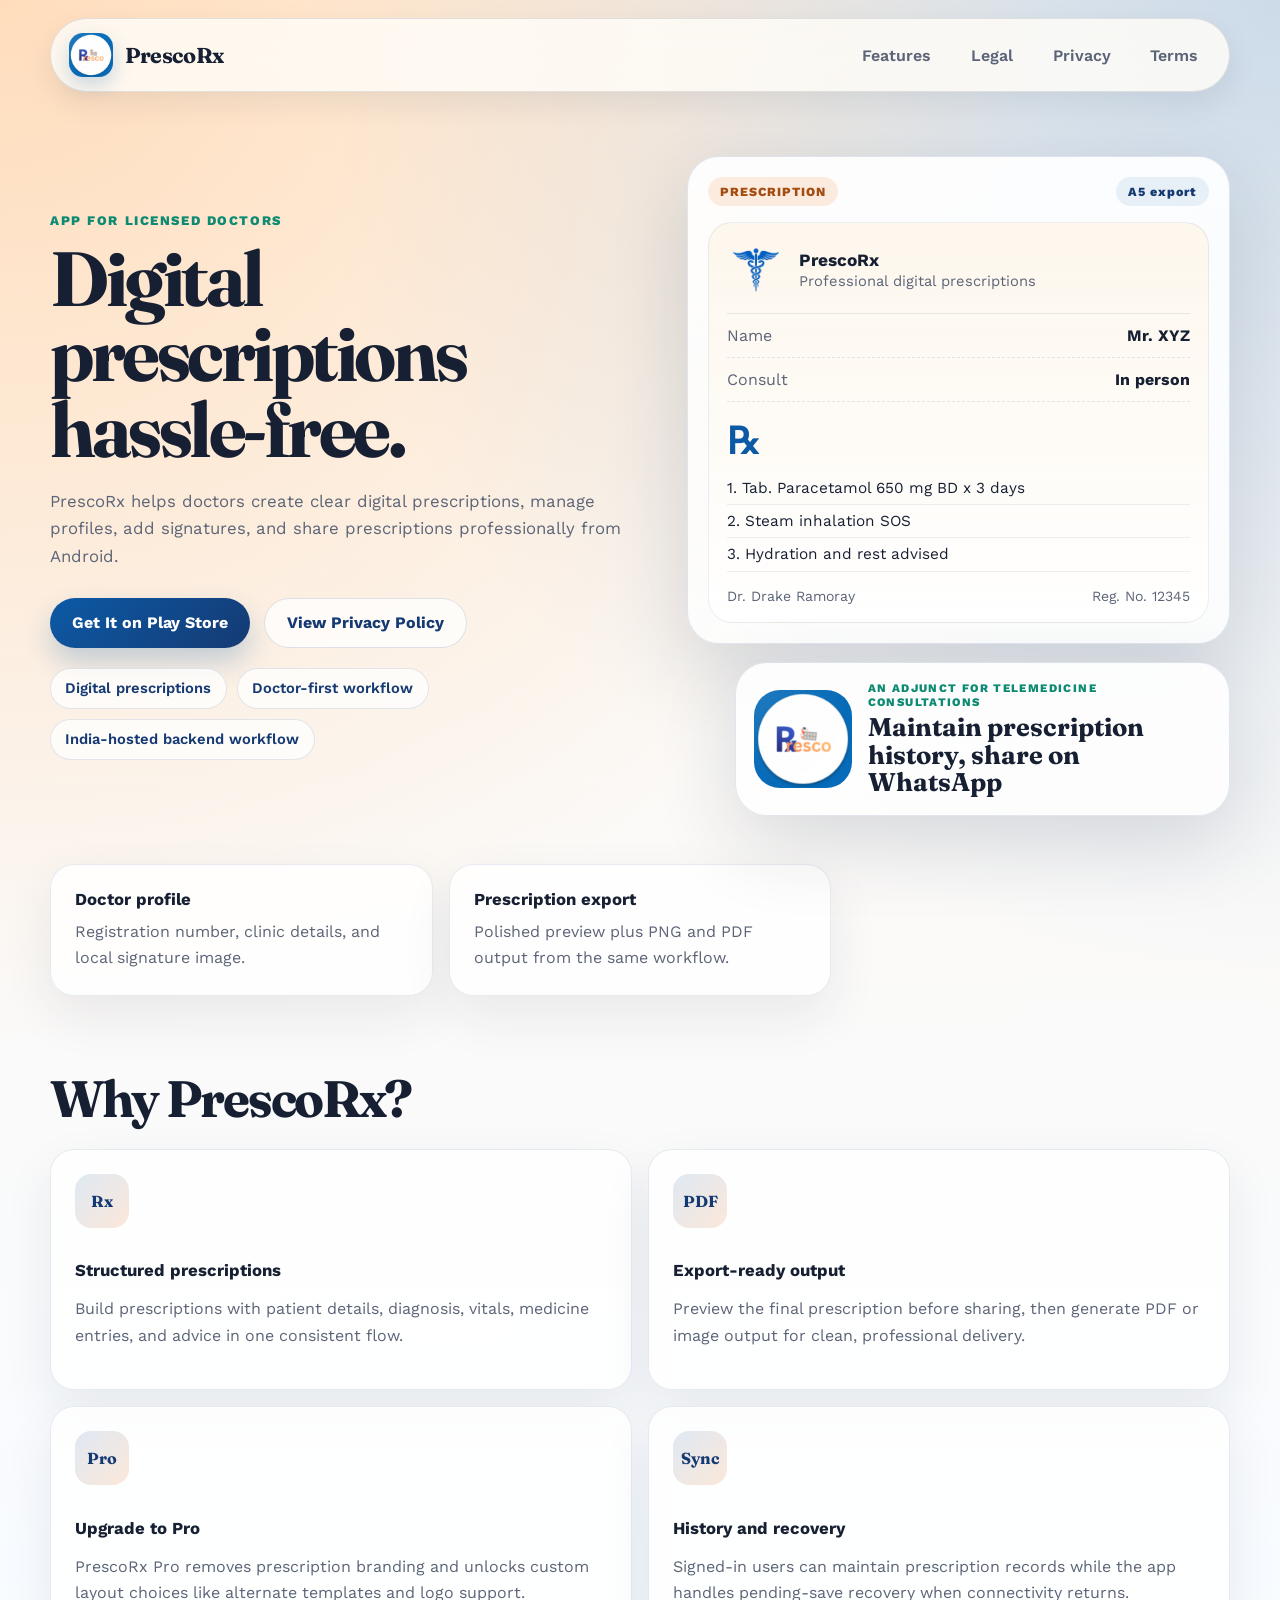
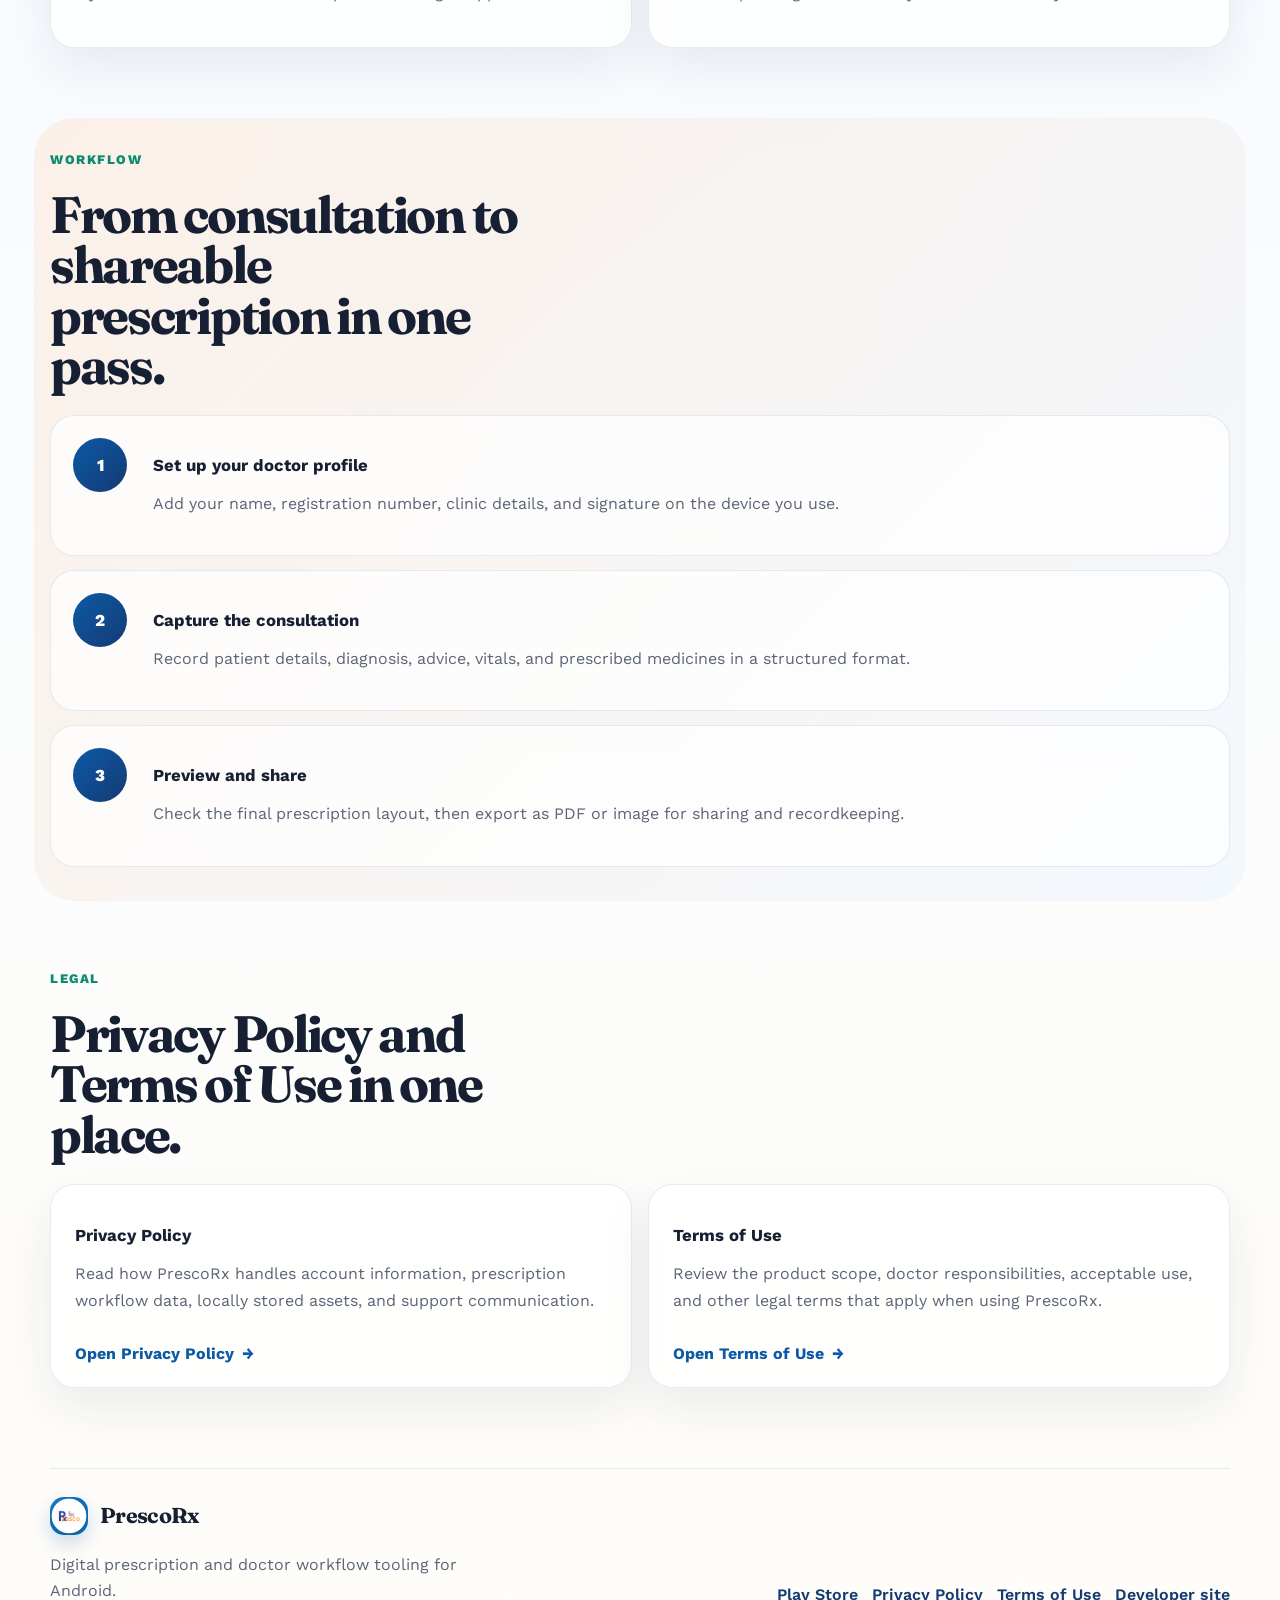
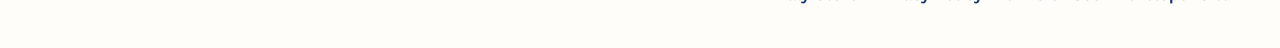
==== index.html @ b142d764 "PrescoRx Website : Initial Commit Co-authored-by: Copilot <copilot@github.com>" ====
<!DOCTYPE html>
<html lang="en">
<head>
  <meta charset="UTF-8">
  <meta name="viewport" content="width=device-width, initial-scale=1.0">
  <title>PrescoRx | Digital Prescriptions for Doctors</title>
  <meta
    name="description"
    content="PrescoRx helps doctors create clear digital prescriptions, manage profiles, add signatures, and share prescriptions professionally from Android."
  >
  <link rel="icon" type="image/png" href="assets/app-icon.png">
  <link rel="preconnect" href="https://fonts.googleapis.com">
  <link rel="preconnect" href="https://fonts.gstatic.com" crossorigin>
  <link
    href="https://fonts.googleapis.com/css2?family=Fraunces:opsz,wght@9..144,600;9..144,700&family=Work+Sans:wght@400;500;600;700;800&display=swap"
    rel="stylesheet"
  >
  <link rel="stylesheet" href="style.css">
</head>
<body class="site-home">
  <div class="page-shell">
    <header class="site-header">
      <a class="brand" href="index.html" aria-label="PrescoRx home">
        <img class="brand__icon" src="assets/app-icon.png" alt="PrescoRx app icon">
        <span class="brand__name">PrescoRx</span>
      </a>
      <nav class="site-nav" aria-label="Primary">
        <a href="#features">Features</a>
        <a href="#legal">Legal</a>
        <a href="privacy.html">Privacy</a>
        <a href="terms.html">Terms</a>
      </nav>
    </header>

    <main>
      <section class="hero">
        <div class="hero__copy">
          <p class="eyebrow">App for licensed doctors</p>
          <h1>Digital prescriptions hassle-free.</h1>
          <p class="hero__lede">
            PrescoRx helps doctors create clear digital prescriptions, manage profiles, add signatures, and share prescriptions professionally from Android.
          </p>
          <div class="hero__actions">
            <a
              class="button button--primary"
              href="https://play.google.com/store/apps/details?id=com.schr_0dinger.presco"
              target="_blank"
              rel="noreferrer"
            >Get It on Play Store</a>
            <a class="button button--secondary" href="privacy.html">View Privacy Policy</a>
          </div>
          <ul class="hero__meta" aria-label="Highlights">
            <li>Digital prescriptions</li>
            <li>Doctor-first workflow</li>
            <li>India-hosted backend workflow</li>
          </ul>
        </div>

        <div class="hero__art">
          <div class="hero-card hero-card--device">
            <div class="hero-card__topline">
              <span class="status-pill">PRESCRIPTION</span>
              <span class="status-pill status-pill--muted">A5 export</span>
            </div>
            <div class="mock-sheet">
              <div class="mock-sheet__header">
                <img src="assets/cad.png" alt="Medical caduceus symbol">
                <div>
                  <strong>PrescoRx</strong>
                  <span>Professional digital prescriptions</span>
                </div>
              </div>
              <div class="mock-sheet__row">
                <span>Name</span>
                <strong>Mr. XYZ</strong>
              </div>
              <div class="mock-sheet__row">
                <span>Consult</span>
                <strong>In person</strong>
              </div>
              <div class="mock-rx">℞</div>
              <ul class="mock-meds">
                <li>1. Tab. Paracetamol 650 mg BD x 3 days</li>
                <li>2. Steam inhalation SOS</li>
                <li>3. Hydration and rest advised</li>
              </ul>
              <div class="mock-footer">
                <span>Dr. Drake Ramoray</span>
                <span>Reg. No. 12345</span>
              </div>
            </div>
          </div>

          <div class="hero-card hero-card--floating">
            <img src="assets/app-art.png" alt="PrescoRx artwork">
            <div>
              <p class="eyebrow eyebrow--small">An Adjunct for telemedicine Consultations</p>
              <h2>Maintain prescription history, share on WhatsApp</h2>
            </div>
          </div>
        </div>
      </section>

      <section class="stats-strip" aria-label="Product summary">
        <article>
          <strong>Doctor profile</strong>
          <span>Registration number, clinic details, and local signature image.</span>
        </article>
        <article>
          <strong>Prescription export</strong>
          <span>Polished preview plus PNG and PDF output from the same workflow.</span>
        </article>
      </section>

      <section class="section" id="features">
        <div class="section-heading">
          <h2>Why PrescoRx?</h2>
        </div>
        <div class="feature-grid">
          <article class="feature-card">
            <span class="feature-card__icon">Rx</span>
            <h3>Structured prescriptions</h3>
            <p>
              Build prescriptions with patient details, diagnosis, vitals, medicine
              entries, and advice in one consistent flow.
            </p>
          </article>
          <article class="feature-card">
            <span class="feature-card__icon">PDF</span>
            <h3>Export-ready output</h3>
            <p>
              Preview the final prescription before sharing, then generate PDF or
              image output for clean, professional delivery.
            </p>
          </article>
          <article class="feature-card">
            <span class="feature-card__icon">Pro</span>
            <h3>Upgrade to Pro</h3>
            <p>
              PrescoRx Pro removes prescription branding and unlocks custom layout
              choices like alternate templates and logo support.
            </p>
          </article>
          <article class="feature-card">
            <span class="feature-card__icon">Sync</span>
            <h3>History and recovery</h3>
            <p>
              Signed-in users can maintain prescription records while the app
              handles pending-save recovery when connectivity returns.
            </p>
          </article>
        </div>
      </section>

      <section class="section section--alt">
        <div class="section-heading">
          <p class="eyebrow">Workflow</p>
          <h2>From consultation to shareable prescription in one pass.</h2>
        </div>
        <div class="timeline">
          <article class="timeline__item">
            <span>1</span>
            <div>
              <h3>Set up your doctor profile</h3>
              <p>Add your name, registration number, clinic details, and signature on the device you use.</p>
            </div>
          </article>
          <article class="timeline__item">
            <span>2</span>
            <div>
              <h3>Capture the consultation</h3>
              <p>Record patient details, diagnosis, advice, vitals, and prescribed medicines in a structured format.</p>
            </div>
          </article>
          <article class="timeline__item">
            <span>3</span>
            <div>
              <h3>Preview and share</h3>
              <p>Check the final prescription layout, then export as PDF or image for sharing and recordkeeping.</p>
            </div>
          </article>
        </div>
      </section>

      <section class="section" id="legal">
        <div class="section-heading">
          <p class="eyebrow">Legal</p>
          <h2>Privacy Policy and Terms of Use in one place.</h2>
        </div>
        <div class="trust-grid">
          <article class="trust-card">
            <h3>Privacy Policy</h3>
            <p>
              Read how PrescoRx handles account information, prescription workflow
              data, locally stored assets, and support communication.
            </p>
            <a class="text-link" href="privacy.html">Open Privacy Policy</a>
          </article>
          <article class="trust-card">
            <h3>Terms of Use</h3>
            <p>
              Review the product scope, doctor responsibilities, acceptable use,
              and other legal terms that apply when using PrescoRx.
            </p>
            <a class="text-link" href="terms.html">Open Terms of Use</a>
          </article>
        </div>
      </section>
    </main>

    <footer class="site-footer">
      <div>
        <a class="brand brand--footer" href="index.html">
          <img class="brand__icon" src="assets/app-icon.png" alt="PrescoRx app icon">
          <span class="brand__name">PrescoRx</span>
        </a>
        <p class="site-footer__note">
          Digital prescription and doctor workflow tooling for Android.
        </p>
      </div>
      <div class="site-footer__links">
        <a href="https://play.google.com/store/apps/details?id=com.schr_0dinger.presco" target="_blank" rel="noreferrer">Play Store</a>
        <a href="privacy.html">Privacy Policy</a>
        <a href="terms.html">Terms of Use</a>
        <a href="https://schr-0dinger.github.io/" target="_blank" rel="noreferrer">Developer site</a>
      </div>
    </footer>
  </div>
</body>
</html>
---- style.css ----
:root {
  --ink: #172033;
  --muted: #5c6477;
  --line: rgba(30, 42, 73, 0.12);
  --paper: #fffdf8;
  --paper-strong: #fff7ea;
  --surface: rgba(255, 255, 255, 0.82);
  --surface-strong: #ffffff;
  --brand: #0c5aa6;
  --brand-deep: #153a73;
  --accent: #f07e2e;
  --accent-soft: #ffd6b3;
  --good: #0d8a72;
  --shadow: 0 28px 80px rgba(24, 37, 66, 0.14);
  --radius-xl: 32px;
  --radius-lg: 24px;
  --radius-md: 18px;
  --font-display: "Fraunces", Georgia, serif;
  --font-body: "Work Sans", "Trebuchet MS", sans-serif;
}

* {
  box-sizing: border-box;
}

html {
  scroll-behavior: smooth;
}

body {
  margin: 0;
  color: var(--ink);
  font-family: var(--font-body);
  background:
    radial-gradient(circle at top left, rgba(255, 188, 126, 0.45), transparent 30%),
    radial-gradient(circle at top right, rgba(74, 143, 217, 0.28), transparent 28%),
    linear-gradient(180deg, #fff8ef 0%, #f8fbff 48%, #fffdf9 100%);
}

img {
  max-width: 100%;
  display: block;
}

a {
  color: inherit;
  text-decoration: none;
}

code {
  font-family: "SFMono-Regular", Consolas, monospace;
  background: rgba(12, 90, 166, 0.08);
  padding: 0.1rem 0.35rem;
  border-radius: 999px;
}

.page-shell {
  width: min(1180px, calc(100% - 32px));
  margin: 0 auto;
}

.site-header {
  position: sticky;
  top: 0;
  z-index: 20;
  margin-top: 18px;
  padding: 14px 18px;
  display: flex;
  align-items: center;
  justify-content: space-between;
  gap: 16px;
  border: 1px solid var(--line);
  border-radius: 999px;
  background: rgba(255, 253, 248, 0.82);
  backdrop-filter: blur(18px);
  box-shadow: 0 12px 30px rgba(16, 29, 54, 0.08);
}

.brand {
  display: inline-flex;
  align-items: center;
  gap: 12px;
  min-width: 0;
}

.brand__icon {
  width: 44px;
  height: 44px;
  border-radius: 14px;
  box-shadow: 0 8px 20px rgba(12, 90, 166, 0.22);
}

.brand__name {
  font-family: var(--font-display);
  font-size: 1.35rem;
  font-weight: 700;
  letter-spacing: -0.03em;
}

.site-nav {
  display: flex;
  flex-wrap: wrap;
  gap: 14px;
  justify-content: flex-end;
}

.site-nav a {
  padding: 0.55rem 0.8rem;
  border-radius: 999px;
  color: var(--muted);
  font-weight: 600;
}

.site-nav a:hover,
.site-nav a[aria-current="page"] {
  color: var(--brand-deep);
  background: rgba(12, 90, 166, 0.08);
}

.hero {
  padding: 64px 0 36px;
  display: grid;
  grid-template-columns: 1.05fr 0.95fr;
  gap: 36px;
  align-items: center;
}

.hero__copy h1,
.section-heading h2,
.legal-hero h1 {
  margin: 0;
  font-family: var(--font-display);
  line-height: 0.98;
  letter-spacing: -0.045em;
}

.hero__copy h1 {
  max-width: 11ch;
  font-size: clamp(3rem, 6vw, 5.6rem);
}

.hero__lede,
.site-footer__note,
.legal-card p,
.trust-card p,
.feature-card p,
.timeline__item p,
.stats-strip article span {
  color: var(--muted);
  line-height: 1.65;
}

.hero__lede {
  max-width: 58ch;
  margin: 1.3rem 0 0;
  font-size: 1.05rem;
}

.hero__actions {
  display: flex;
  flex-wrap: wrap;
  gap: 14px;
  margin-top: 1.7rem;
}

.button,
.text-link {
  transition: transform 180ms ease, box-shadow 180ms ease, background 180ms ease;
}

.button {
  display: inline-flex;
  align-items: center;
  justify-content: center;
  min-height: 50px;
  padding: 0 22px;
  border-radius: 999px;
  font-weight: 700;
}

.button:hover,
.text-link:hover {
  transform: translateY(-1px);
}

.button--primary {
  color: #fff;
  background: linear-gradient(135deg, var(--brand) 0%, var(--brand-deep) 100%);
  box-shadow: 0 14px 28px rgba(12, 90, 166, 0.24);
}

.button--secondary {
  color: var(--brand-deep);
  border: 1px solid rgba(21, 58, 115, 0.14);
  background: rgba(255, 255, 255, 0.74);
}

.hero__meta {
  display: flex;
  flex-wrap: wrap;
  gap: 10px;
  list-style: none;
  padding: 0;
  margin: 1.25rem 0 0;
}

.hero__meta li {
  padding: 0.65rem 0.9rem;
  border-radius: 999px;
  border: 1px solid rgba(21, 58, 115, 0.12);
  background: rgba(255, 255, 255, 0.74);
  color: var(--brand-deep);
  font-size: 0.92rem;
  font-weight: 600;
}

.hero__art {
  position: relative;
  display: grid;
  gap: 18px;
}

.hero-card {
  border: 1px solid rgba(21, 58, 115, 0.12);
  border-radius: var(--radius-xl);
  background: linear-gradient(180deg, rgba(255, 255, 255, 0.92), rgba(255, 255, 255, 0.78));
  box-shadow: var(--shadow);
}

.hero-card--device {
  padding: 20px;
}

.hero-card__topline {
  display: flex;
  justify-content: space-between;
  gap: 10px;
  margin-bottom: 16px;
}

.status-pill {
  display: inline-flex;
  align-items: center;
  padding: 0.45rem 0.75rem;
  border-radius: 999px;
  background: rgba(240, 126, 46, 0.14);
  color: #a54c10;
  font-size: 0.78rem;
  font-weight: 800;
  letter-spacing: 0.08em;
}

.status-pill--muted {
  background: rgba(12, 90, 166, 0.08);
  color: var(--brand-deep);
}

.mock-sheet {
  padding: 18px;
  border-radius: 24px;
  background:
    linear-gradient(180deg, rgba(253, 246, 235, 0.92), rgba(255, 255, 255, 0.96)),
    var(--surface-strong);
  border: 1px solid rgba(21, 58, 115, 0.08);
}

.mock-sheet__header {
  display: flex;
  align-items: center;
  gap: 14px;
  padding-bottom: 14px;
  border-bottom: 1px solid rgba(21, 58, 115, 0.1);
}

.mock-sheet__header img {
  width: 58px;
  object-fit: contain;
}

.mock-sheet__header strong {
  display: block;
  font-size: 1.08rem;
}

.mock-sheet__header span {
  display: block;
  margin-top: 2px;
  color: var(--muted);
  font-size: 0.92rem;
}

.mock-sheet__row {
  display: flex;
  align-items: center;
  justify-content: space-between;
  gap: 18px;
  padding: 12px 0;
  border-bottom: 1px dashed rgba(21, 58, 115, 0.12);
}

.mock-sheet__row span {
  color: var(--muted);
}

.mock-rx {
  margin-top: 16px;
  color: var(--brand);
  font-family: var(--font-display);
  font-size: 2.3rem;
  font-weight: 700;
}

.mock-meds {
  list-style: none;
  padding: 0;
  margin: 8px 0 0;
}

.mock-meds li {
  padding: 0.45rem 0;
  font-size: 0.96rem;
  border-bottom: 1px solid rgba(21, 58, 115, 0.08);
}

.mock-footer {
  display: flex;
  justify-content: space-between;
  gap: 18px;
  margin-top: 16px;
  color: var(--muted);
  font-size: 0.88rem;
}

.hero-card--floating {
  padding: 18px;
  display: grid;
  grid-template-columns: 98px 1fr;
  gap: 16px;
  align-items: center;
  margin-left: 48px;
}

.hero-card--floating img {
  width: 98px;
  border-radius: 26px;
}

.hero-card--floating h2 {
  margin: 0.35rem 0 0;
  font-family: var(--font-display);
  font-size: clamp(1.4rem, 2vw, 2rem);
  line-height: 1.08;
}

.eyebrow {
  margin: 0 0 0.85rem;
  color: var(--good);
  font-size: 0.82rem;
  font-weight: 800;
  letter-spacing: 0.12em;
  text-transform: uppercase;
}

.eyebrow--small {
  margin-bottom: 0;
  font-size: 0.72rem;
}

.stats-strip,
.feature-grid,
.trust-grid {
  display: grid;
  gap: 16px;
}

.stats-strip {
  grid-template-columns: repeat(3, minmax(0, 1fr));
  margin: 12px 0 26px;
}

.stats-strip article,
.feature-card,
.trust-card,
.legal-card {
  padding: 24px;
  border: 1px solid rgba(21, 58, 115, 0.1);
  border-radius: var(--radius-lg);
  background: var(--surface);
  box-shadow: 0 20px 50px rgba(21, 36, 61, 0.08);
}

.stats-strip article strong,
.feature-card h3,
.trust-card h3,
.timeline__item h3,
.legal-card h2 {
  display: block;
  margin-bottom: 0.6rem;
  font-size: 1.05rem;
}

.section {
  padding: 52px 0;
}

.section--alt {
  position: relative;
}

.section--alt::before {
  content: "";
  position: absolute;
  inset: 18px -16px;
  border-radius: 40px;
  background: linear-gradient(135deg, rgba(255, 220, 191, 0.35), rgba(236, 245, 255, 0.56));
  z-index: -1;
}

.section-heading {
  display: grid;
  gap: 10px;
  margin-bottom: 24px;
}

.section-heading h2 {
  max-width: 14ch;
  font-size: clamp(2rem, 4vw, 3.4rem);
}

.feature-grid {
  grid-template-columns: repeat(2, minmax(0, 1fr));
}

.feature-card__icon {
  display: inline-flex;
  align-items: center;
  justify-content: center;
  width: 54px;
  height: 54px;
  margin-bottom: 1rem;
  border-radius: 16px;
  background: linear-gradient(135deg, rgba(12, 90, 166, 0.13), rgba(240, 126, 46, 0.18));
  color: var(--brand-deep);
  font-family: var(--font-display);
  font-size: 1rem;
  font-weight: 700;
}

.timeline {
  display: grid;
  gap: 14px;
}

.timeline__item {
  display: grid;
  grid-template-columns: 64px 1fr;
  gap: 16px;
  padding: 22px;
  border: 1px solid rgba(21, 58, 115, 0.1);
  border-radius: var(--radius-lg);
  background: rgba(255, 255, 255, 0.75);
}

.timeline__item span {
  width: 54px;
  height: 54px;
  display: inline-flex;
  align-items: center;
  justify-content: center;
  border-radius: 50%;
  background: linear-gradient(135deg, var(--brand), var(--brand-deep));
  color: #fff;
  font-weight: 800;
  font-size: 1.05rem;
}

.trust-grid {
  grid-template-columns: repeat(2, minmax(0, 1fr));
}

.text-link {
  display: inline-flex;
  align-items: center;
  gap: 8px;
  margin-top: 0.85rem;
  color: var(--brand);
  font-weight: 700;
}

.text-link::after {
  content: "→";
}

.site-footer {
  margin: 28px 0 36px;
  padding: 28px 0 8px;
  display: flex;
  align-items: flex-end;
  justify-content: space-between;
  gap: 18px;
  border-top: 1px solid rgba(21, 58, 115, 0.1);
}

.brand--footer .brand__icon {
  width: 38px;
  height: 38px;
}

.site-footer__note {
  max-width: 42ch;
  margin: 0.8rem 0 0;
}

.site-footer__links {
  display: flex;
  flex-wrap: wrap;
  gap: 14px;
  justify-content: flex-end;
}

.site-footer__links a {
  color: var(--brand-deep);
  font-weight: 600;
}

.legal-page {
  padding: 48px 0 24px;
}

.legal-hero {
  padding: 20px 0 26px;
}

.legal-hero h1 {
  font-size: clamp(2.4rem, 5vw, 4.6rem);
}

.legal-updated {
  margin: 0.9rem 0 0;
  color: var(--muted);
  font-weight: 600;
}

.legal-card-list {
  display: grid;
  gap: 16px;
}

.legal-card--notice {
  background: linear-gradient(135deg, rgba(255, 233, 210, 0.85), rgba(255, 247, 235, 0.96));
}

@media (max-width: 980px) {
  .hero,
  .stats-strip,
  .feature-grid,
  .trust-grid {
    grid-template-columns: 1fr;
  }

  .hero-card--floating {
    margin-left: 0;
    grid-template-columns: 80px 1fr;
  }

  .section-heading h2,
  .hero__copy h1 {
    max-width: none;
  }
}

@media (max-width: 720px) {
  .page-shell {
    width: min(100% - 20px, 1180px);
  }

  .site-header,
  .site-footer {
    border-radius: 26px;
    flex-direction: column;
    align-items: flex-start;
  }

  .site-nav,
  .site-footer__links {
    justify-content: flex-start;
  }

  .hero {
    padding-top: 34px;
  }

  .hero-card--floating {
    grid-template-columns: 1fr;
  }

  .hero-card--floating img {
    width: 88px;
  }

  .mock-footer,
  .mock-sheet__row {
    flex-direction: column;
    align-items: flex-start;
  }

  .timeline__item {
    grid-template-columns: 1fr;
  }
}
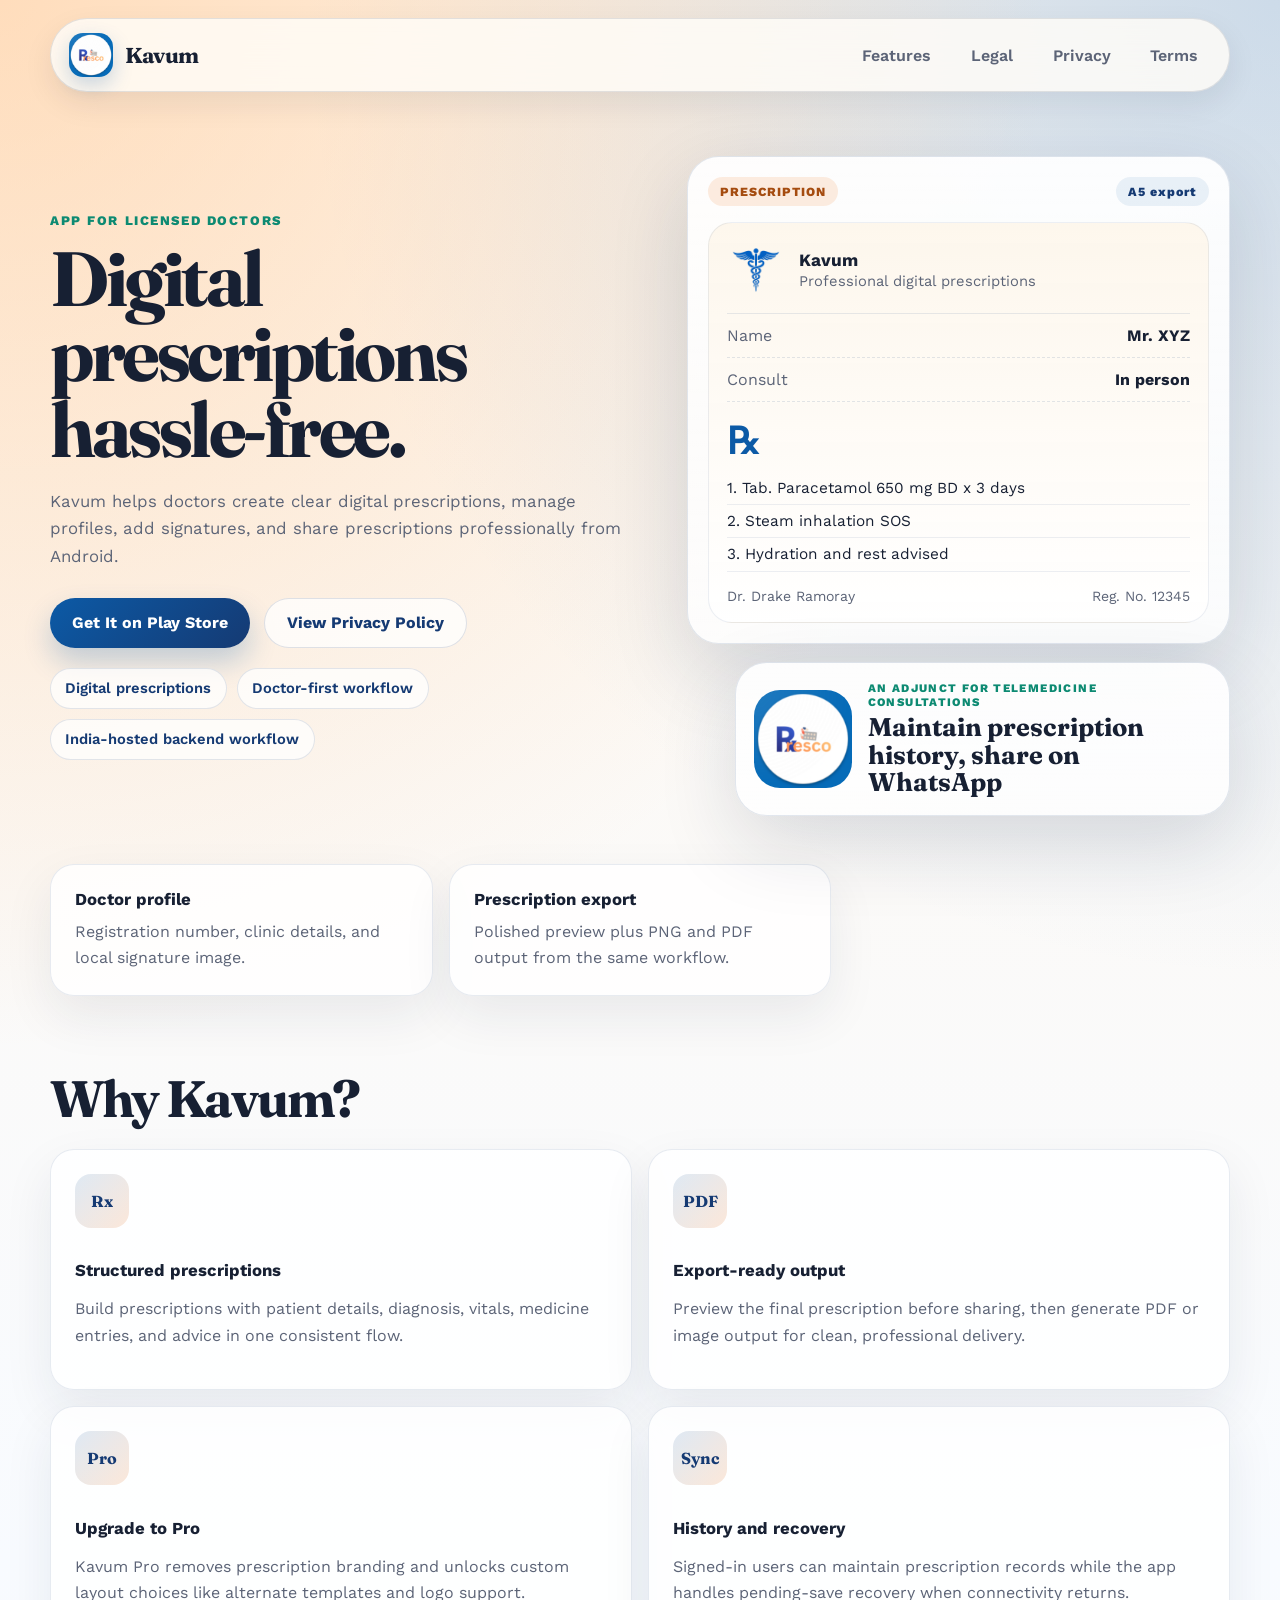
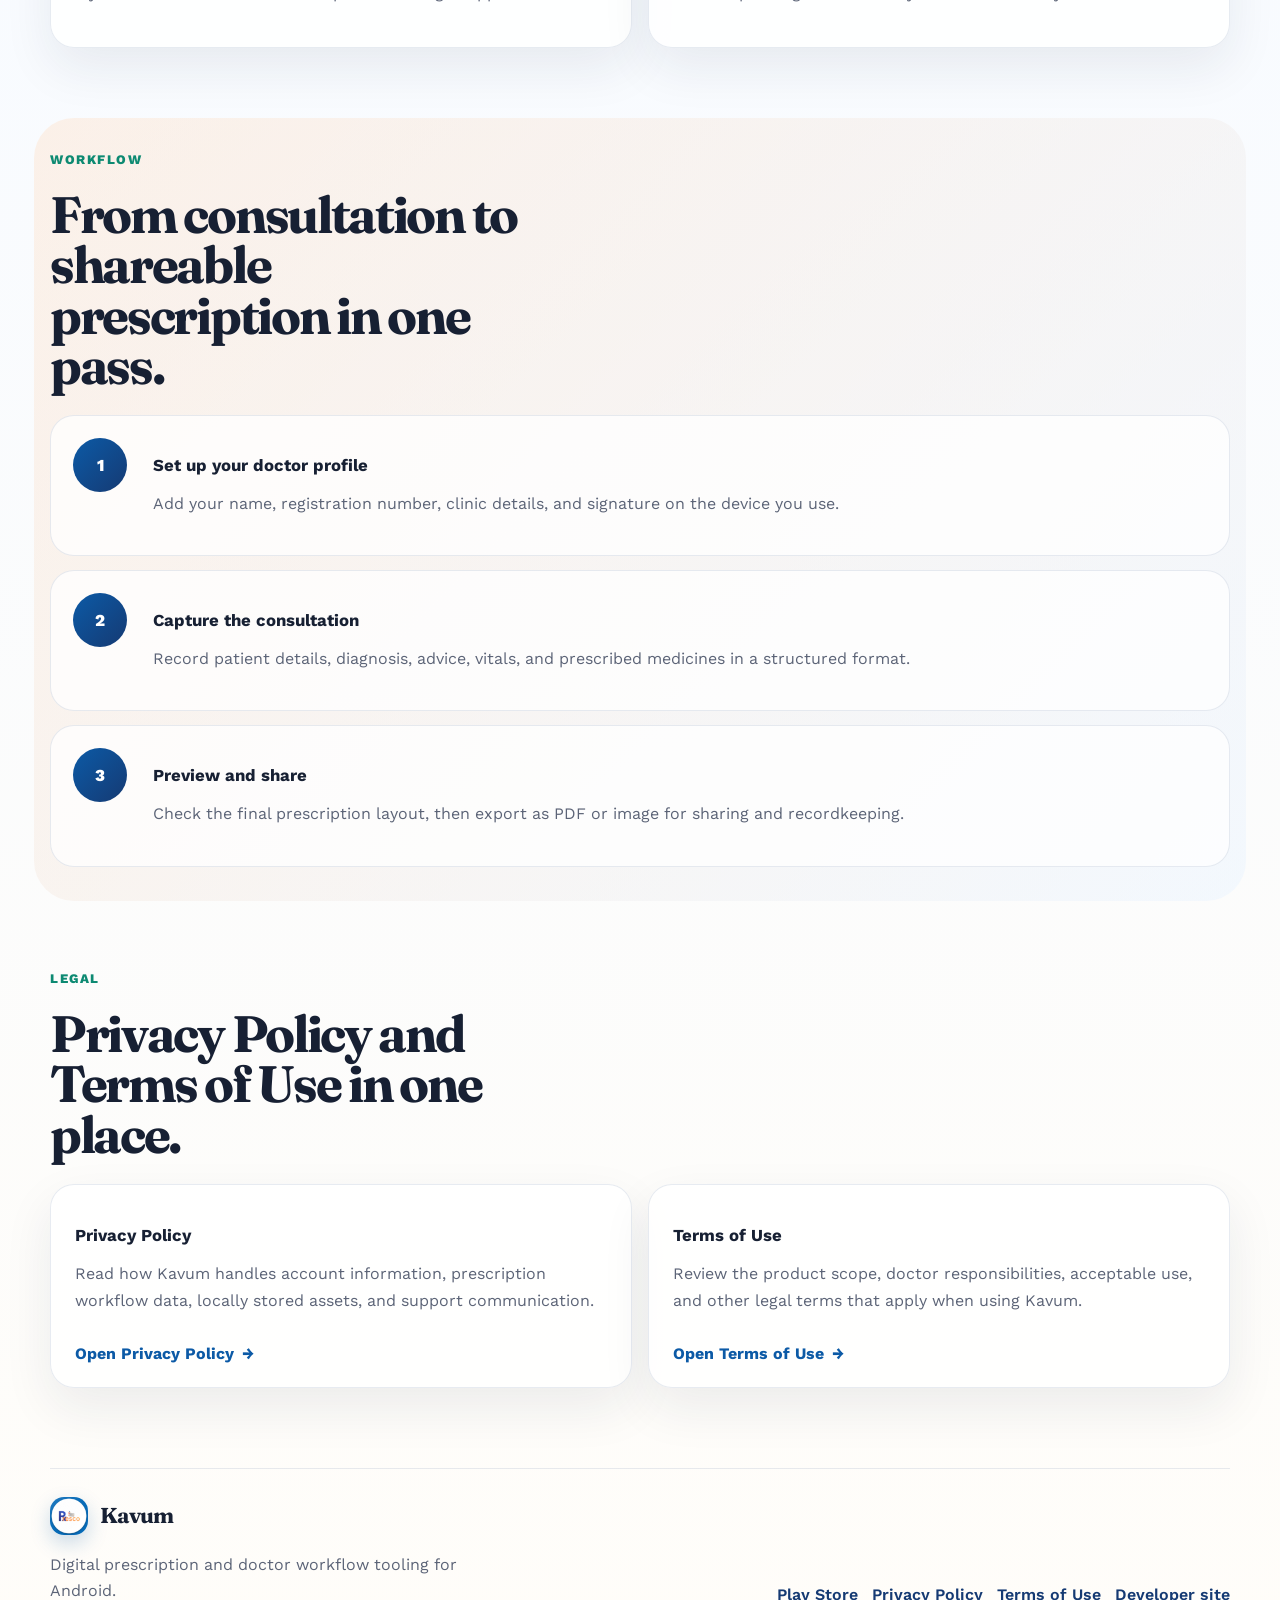
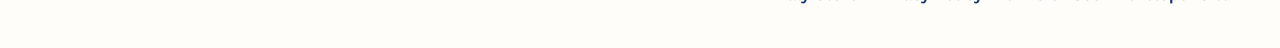
==== commit 9ba33cc5: "Update brand name to Kavum" ====
--- a/index.html
+++ b/index.html
@@ -3,10 +3,10 @@
 <head>
   <meta charset="UTF-8">
   <meta name="viewport" content="width=device-width, initial-scale=1.0">
-  <title>PrescoRx | Digital Prescriptions for Doctors</title>
+  <title>Kavum | Digital Prescriptions for Doctors</title>
   <meta
     name="description"
-    content="PrescoRx helps doctors create clear digital prescriptions, manage profiles, add signatures, and share prescriptions professionally from Android."
+    content="Kavum helps doctors create clear digital prescriptions, manage profiles, add signatures, and share prescriptions professionally from Android."
   >
   <link rel="icon" type="image/png" href="assets/app-icon.png">
   <link rel="preconnect" href="https://fonts.googleapis.com">
@@ -20,9 +20,9 @@
 <body class="site-home">
   <div class="page-shell">
     <header class="site-header">
-      <a class="brand" href="index.html" aria-label="PrescoRx home">
-        <img class="brand__icon" src="assets/app-icon.png" alt="PrescoRx app icon">
-        <span class="brand__name">PrescoRx</span>
+      <a class="brand" href="index.html" aria-label="Kavum home">
+        <img class="brand__icon" src="assets/app-icon.png" alt="Kavum app icon">
+        <span class="brand__name">Kavum</span>
       </a>
       <nav class="site-nav" aria-label="Primary">
         <a href="#features">Features</a>
@@ -38,7 +38,7 @@
           <p class="eyebrow">App for licensed doctors</p>
           <h1>Digital prescriptions hassle-free.</h1>
           <p class="hero__lede">
-            PrescoRx helps doctors create clear digital prescriptions, manage profiles, add signatures, and share prescriptions professionally from Android.
+            Kavum helps doctors create clear digital prescriptions, manage profiles, add signatures, and share prescriptions professionally from Android.
           </p>
           <div class="hero__actions">
             <a
@@ -66,7 +66,7 @@
               <div class="mock-sheet__header">
                 <img src="assets/cad.png" alt="Medical caduceus symbol">
                 <div>
-                  <strong>PrescoRx</strong>
+                  <strong>Kavum</strong>
                   <span>Professional digital prescriptions</span>
                 </div>
               </div>
@@ -92,7 +92,7 @@
           </div>
 
           <div class="hero-card hero-card--floating">
-            <img src="assets/app-art.png" alt="PrescoRx artwork">
+            <img src="assets/app-art.png" alt="Kavum artwork">
             <div>
               <p class="eyebrow eyebrow--small">An Adjunct for telemedicine Consultations</p>
               <h2>Maintain prescription history, share on WhatsApp</h2>
@@ -114,7 +114,7 @@
 
       <section class="section" id="features">
         <div class="section-heading">
-          <h2>Why PrescoRx?</h2>
+          <h2>Why Kavum?</h2>
         </div>
         <div class="feature-grid">
           <article class="feature-card">
@@ -137,7 +137,7 @@
             <span class="feature-card__icon">Pro</span>
             <h3>Upgrade to Pro</h3>
             <p>
-              PrescoRx Pro removes prescription branding and unlocks custom layout
+              Kavum Pro removes prescription branding and unlocks custom layout
               choices like alternate templates and logo support.
             </p>
           </article>
@@ -191,7 +191,7 @@
           <article class="trust-card">
             <h3>Privacy Policy</h3>
             <p>
-              Read how PrescoRx handles account information, prescription workflow
+              Read how Kavum handles account information, prescription workflow
               data, locally stored assets, and support communication.
             </p>
             <a class="text-link" href="privacy.html">Open Privacy Policy</a>
@@ -200,7 +200,7 @@
             <h3>Terms of Use</h3>
             <p>
               Review the product scope, doctor responsibilities, acceptable use,
-              and other legal terms that apply when using PrescoRx.
+              and other legal terms that apply when using Kavum.
             </p>
             <a class="text-link" href="terms.html">Open Terms of Use</a>
           </article>
@@ -211,8 +211,8 @@
     <footer class="site-footer">
       <div>
         <a class="brand brand--footer" href="index.html">
-          <img class="brand__icon" src="assets/app-icon.png" alt="PrescoRx app icon">
-          <span class="brand__name">PrescoRx</span>
+          <img class="brand__icon" src="assets/app-icon.png" alt="Kavum app icon">
+          <span class="brand__name">Kavum</span>
         </a>
         <p class="site-footer__note">
           Digital prescription and doctor workflow tooling for Android.
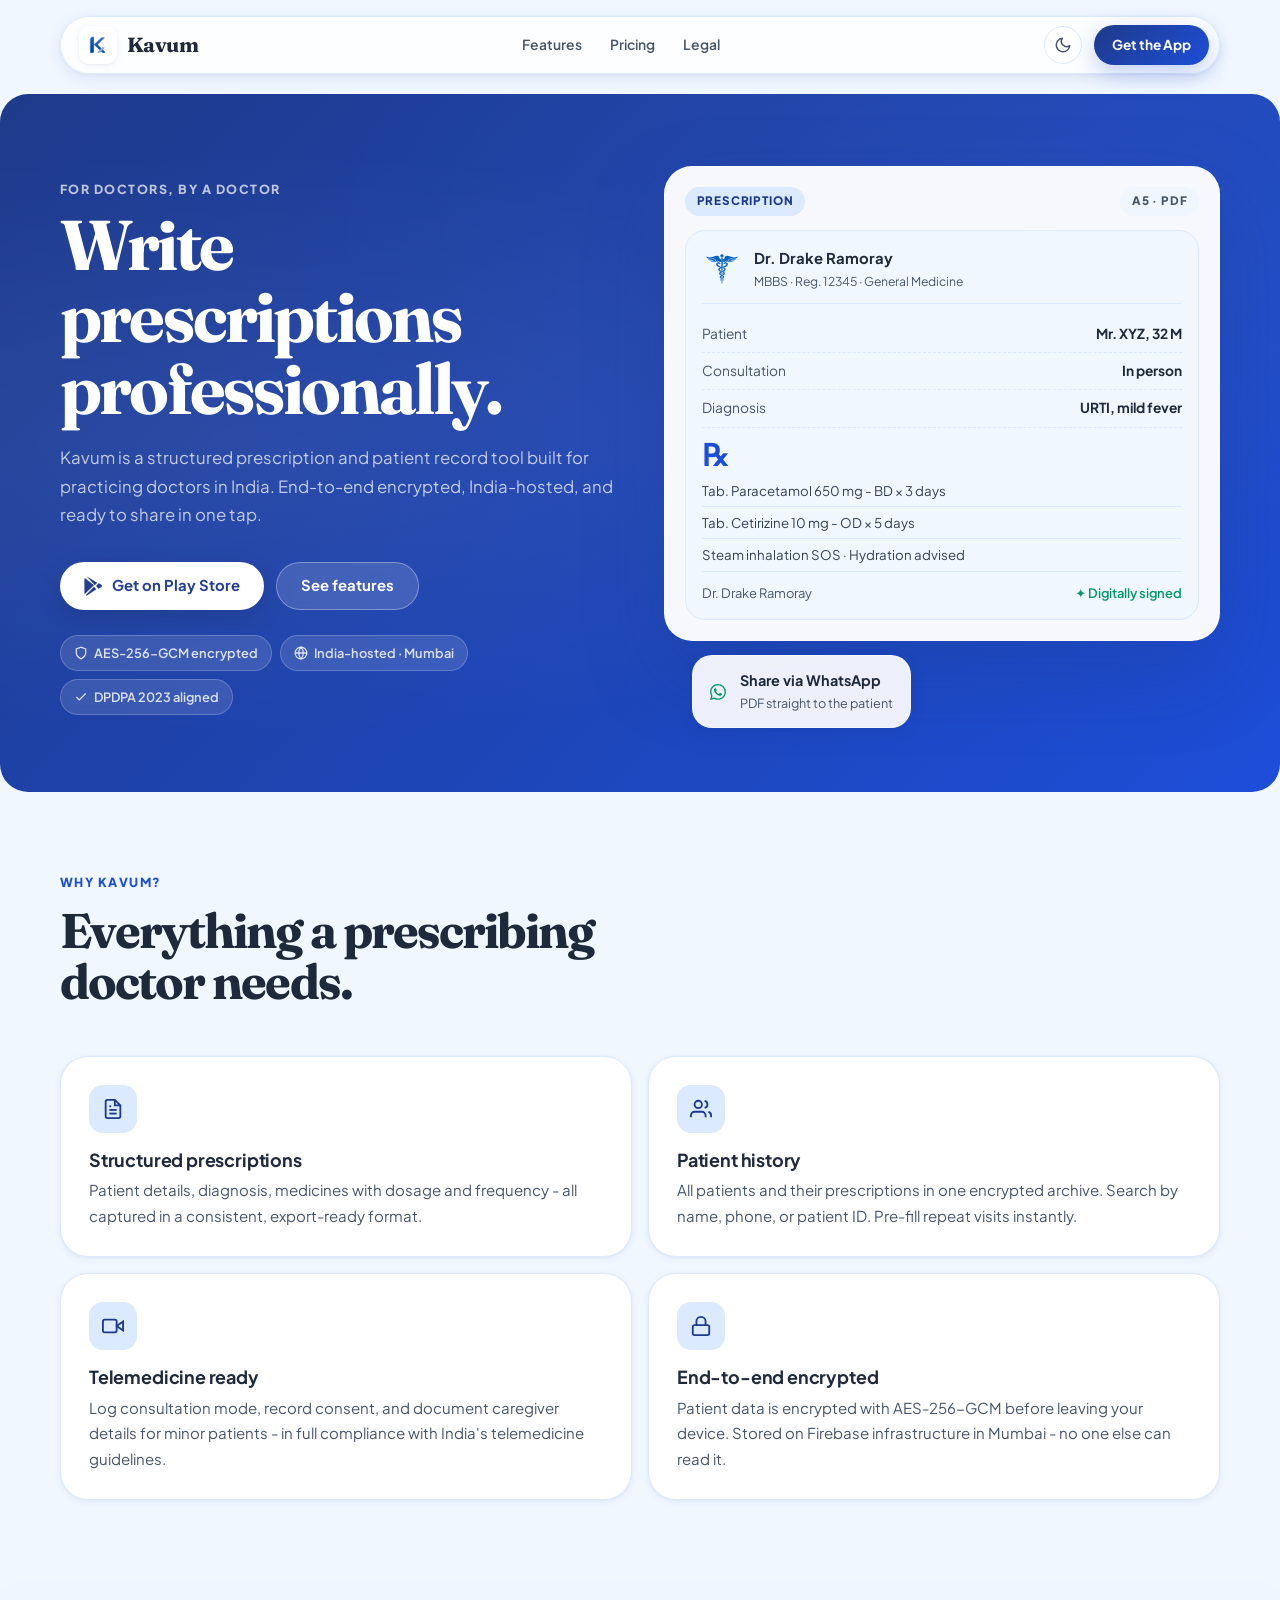
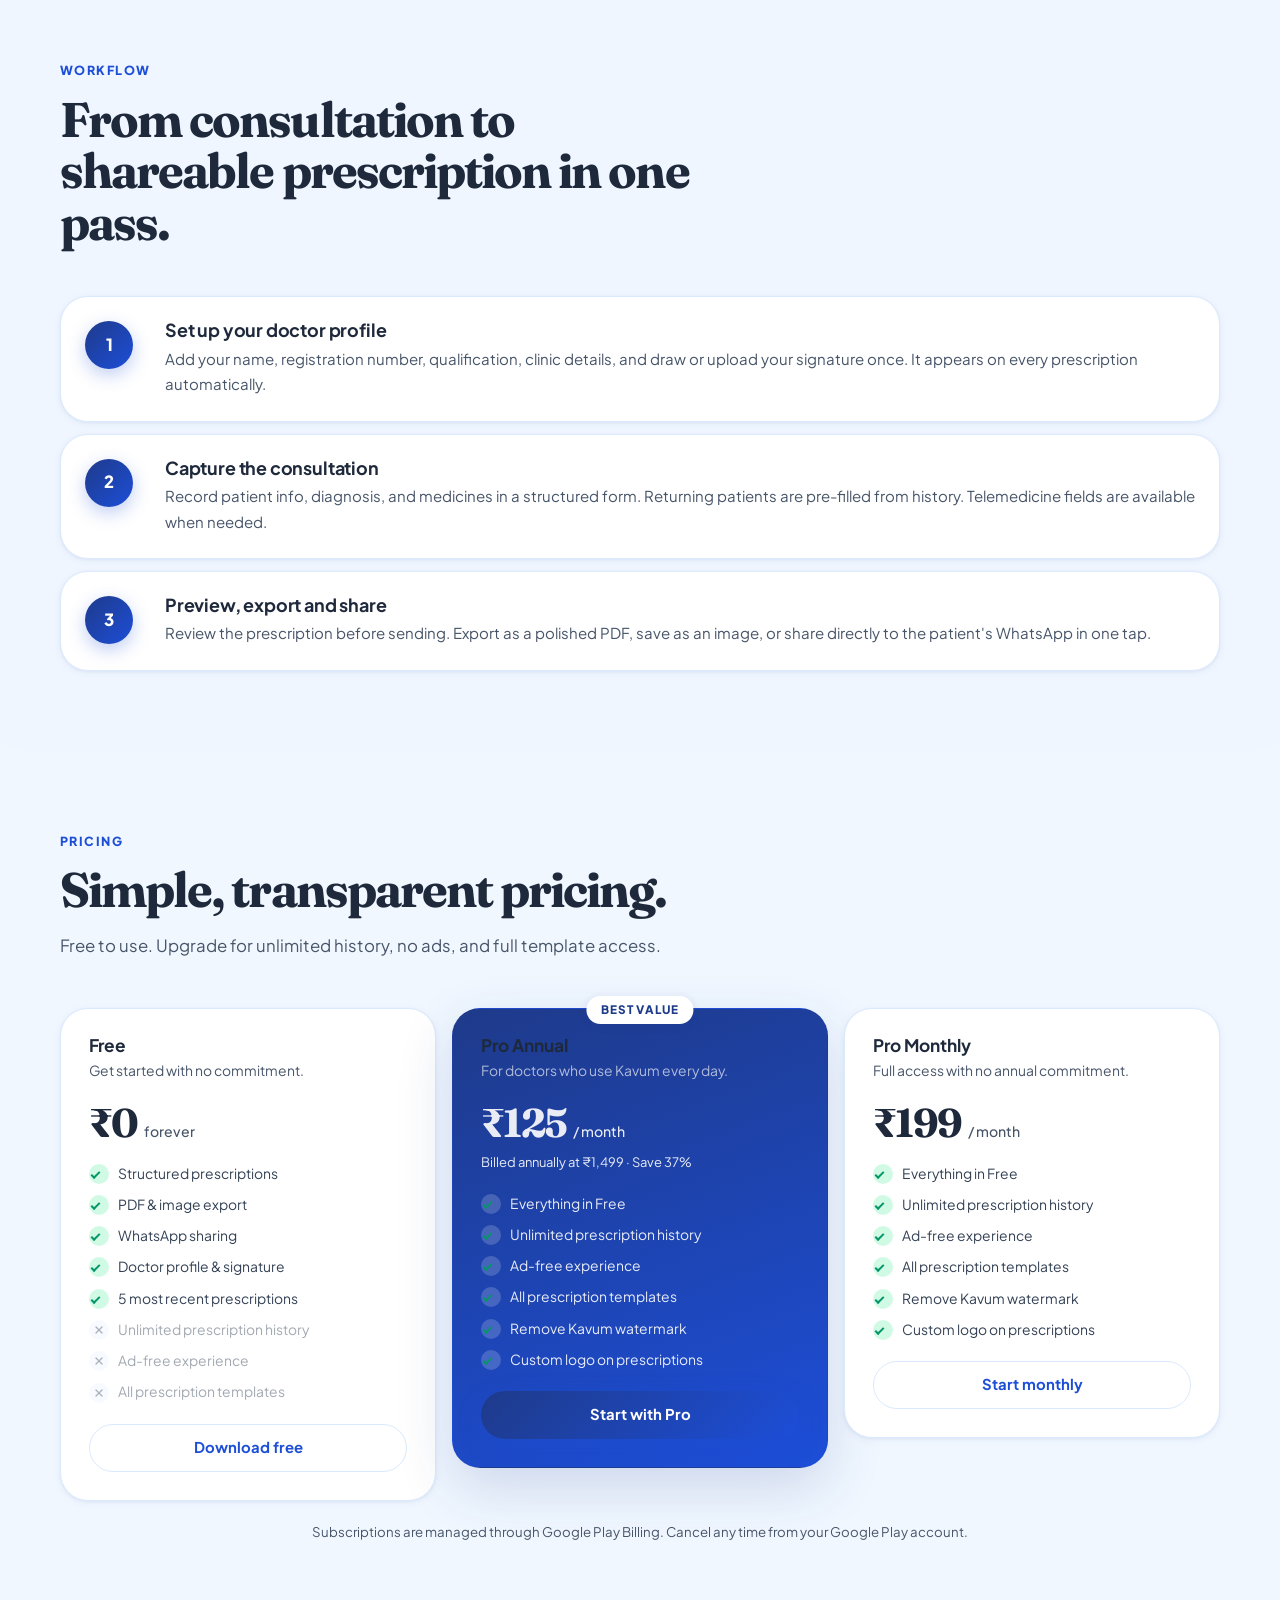
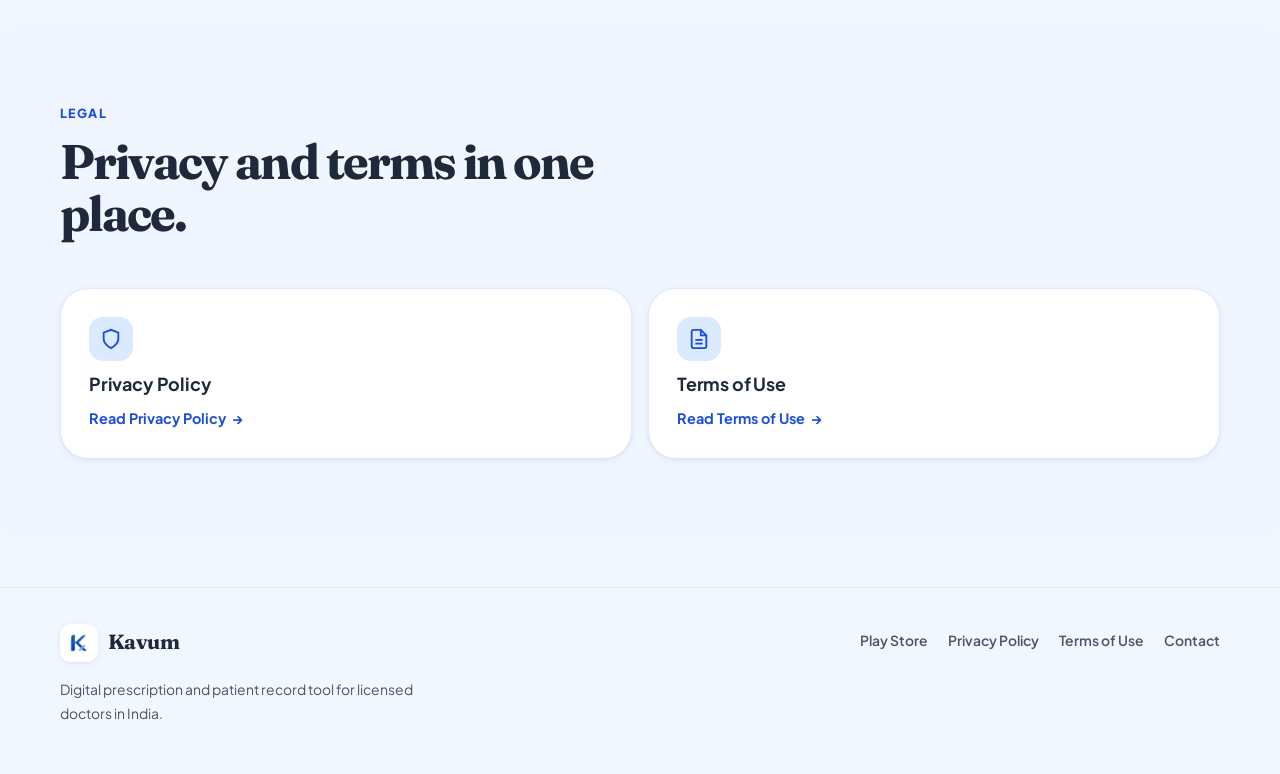
==== commit cf3ba06d: "Update icons" ====
--- a/index.html
+++ b/index.html
@@ -1,230 +1,417 @@
 <!DOCTYPE html>
 <html lang="en">
+
 <head>
   <meta charset="UTF-8">
   <meta name="viewport" content="width=device-width, initial-scale=1.0">
   <title>Kavum | Digital Prescriptions for Doctors</title>
-  <meta
-    name="description"
-    content="Kavum helps doctors create clear digital prescriptions, manage profiles, add signatures, and share prescriptions professionally from Android."
-  >
-  <link rel="icon" type="image/png" href="assets/app-icon.png">
+  <meta name="description"
+    content="Kavum is a doctor-first prescription and patient record tool for Android. Structured forms, end-to-end encrypted cloud sync, and one-tap WhatsApp sharing.">
+  <link rel="icon" type="image/png" href="assets/kavum_light.png" media="(prefers-color-scheme: light)">
+  <link rel="icon" type="image/png" href="assets/kavum_dark.png"  media="(prefers-color-scheme: dark)">
   <link rel="preconnect" href="https://fonts.googleapis.com">
   <link rel="preconnect" href="https://fonts.gstatic.com" crossorigin>
   <link
-    href="https://fonts.googleapis.com/css2?family=Fraunces:opsz,wght@9..144,600;9..144,700&family=Work+Sans:wght@400;500;600;700;800&display=swap"
-    rel="stylesheet"
-  >
+    href="https://fonts.googleapis.com/css2?family=Fraunces:opsz,wght@9..144,600;9..144,700&family=Plus+Jakarta+Sans:wght@400;500;600;700;800&display=swap"
+    rel="stylesheet">
+  <script>
+    (function () { var t = localStorage.getItem('kavum-theme') || (window.matchMedia('(prefers-color-scheme: dark)').matches ? 'dark' : 'light'); document.documentElement.dataset.theme = t; })();
+  </script>
   <link rel="stylesheet" href="style.css">
 </head>
-<body class="site-home">
-  <div class="page-shell">
-    <header class="site-header">
-      <a class="brand" href="index.html" aria-label="Kavum home">
-        <img class="brand__icon" src="assets/app-icon.png" alt="Kavum app icon">
-        <span class="brand__name">Kavum</span>
-      </a>
-      <nav class="site-nav" aria-label="Primary">
-        <a href="#features">Features</a>
-        <a href="#legal">Legal</a>
-        <a href="privacy.html">Privacy</a>
-        <a href="terms.html">Terms</a>
-      </nav>
-    </header>
-
-    <main>
-      <section class="hero">
+
+<body>
+
+  <header class="site-header">
+    <a class="brand" href="index.html" aria-label="Kavum home">
+      <img class="brand__icon brand__icon--light" src="assets/kavum_light.png" alt="Kavum"><img class="brand__icon brand__icon--dark"  src="assets/kavum_dark.png"  alt="Kavum">
+      <span class="brand__name">Kavum</span>
+    </a>
+    <nav class="site-nav" aria-label="Primary">
+      <a href="#features">Features</a>
+      <a href="#pricing">Pricing</a>
+      <a href="#legal">Legal</a>
+    </nav>
+    <button class="theme-toggle" id="theme-toggle" aria-label="Toggle dark mode" title="Toggle dark mode">
+      <svg class="icon-moon" width="18" height="18" viewBox="0 0 24 24" fill="none" stroke="currentColor"
+        stroke-width="2" stroke-linecap="round" stroke-linejoin="round">
+        <path d="M21 12.79A9 9 0 1 1 11.21 3 7 7 0 0 0 21 12.79z" />
+      </svg>
+      <svg class="icon-sun" width="18" height="18" viewBox="0 0 24 24" fill="none" stroke="currentColor"
+        stroke-width="2" stroke-linecap="round" stroke-linejoin="round">
+        <circle cx="12" cy="12" r="5" />
+        <line x1="12" y1="1" x2="12" y2="3" />
+        <line x1="12" y1="21" x2="12" y2="23" />
+        <line x1="4.22" y1="4.22" x2="5.64" y2="5.64" />
+        <line x1="18.36" y1="18.36" x2="19.78" y2="19.78" />
+        <line x1="1" y1="12" x2="3" y2="12" />
+        <line x1="21" y1="12" x2="23" y2="12" />
+        <line x1="4.22" y1="19.78" x2="5.64" y2="18.36" />
+        <line x1="18.36" y1="5.64" x2="19.78" y2="4.22" />
+      </svg>
+    </button>
+    <a class="btn btn--primary btn--sm" href="https://play.google.com/store/apps/details?id=com.schr_0dinger.presco"
+      target="_blank" rel="noreferrer">Get the App</a>
+  </header>
+
+  <main>
+
+    <!-- ── HERO ────────────────────────────────────────────── -->
+    <section class="hero">
+      <div class="wrap hero__inner">
         <div class="hero__copy">
-          <p class="eyebrow">App for licensed doctors</p>
-          <h1>Digital prescriptions hassle-free.</h1>
+          <p class="eyebrow">For Doctors, By a Doctor</p>
+          <h1>Write prescriptions professionally.</h1>
           <p class="hero__lede">
-            Kavum helps doctors create clear digital prescriptions, manage profiles, add signatures, and share prescriptions professionally from Android.
+            Kavum is a structured prescription and patient record tool built for practicing doctors in India. End-to-end
+            encrypted, India-hosted, and ready to share in one tap.
           </p>
           <div class="hero__actions">
-            <a
-              class="button button--primary"
-              href="https://play.google.com/store/apps/details?id=com.schr_0dinger.presco"
-              target="_blank"
-              rel="noreferrer"
-            >Get It on Play Store</a>
-            <a class="button button--secondary" href="privacy.html">View Privacy Policy</a>
+            <a class="btn btn--white" href="https://play.google.com/store/apps/details?id=com.schr_0dinger.presco"
+              target="_blank" rel="noreferrer">
+              <svg width="20" height="20" viewBox="0 0 24 24" fill="currentColor" aria-hidden="true">
+                <path
+                  d="M3.18 23.76a2 2 0 0 1-.86-.85L12 13l2.83 2.83L3.18 23.76ZM1 2.34A2 2 0 0 0 .5 3.5v17a2 2 0 0 0 .5 1.16L12 11 1 2.34ZM20.49 10.26l-2.89-1.64L14.42 12l3.17 3.17 2.9-1.64A2.02 2.02 0 0 0 20.49 10.26ZM3.18.24 15.83 8.17 13 11 3.18.24Z" />
+              </svg>
+              Get on Play Store
+            </a>
+            <a class="btn btn--ghost-white" href="#features">See features</a>
           </div>
-          <ul class="hero__meta" aria-label="Highlights">
-            <li>Digital prescriptions</li>
-            <li>Doctor-first workflow</li>
-            <li>India-hosted backend workflow</li>
+          <ul class="trust-pills" aria-label="Trust signals">
+            <li>
+              <svg width="14" height="14" viewBox="0 0 24 24" fill="none" stroke="currentColor" stroke-width="2.2"
+                aria-hidden="true">
+                <path d="M12 22s8-4 8-10V5l-8-3-8 3v7c0 6 8 10 8 10z" />
+              </svg>
+              AES-256-GCM encrypted
+            </li>
+            <li>
+              <svg width="14" height="14" viewBox="0 0 24 24" fill="none" stroke="currentColor" stroke-width="2.2"
+                aria-hidden="true">
+                <circle cx="12" cy="12" r="10" />
+                <path
+                  d="M2 12h20M12 2a15.3 15.3 0 0 1 4 10 15.3 15.3 0 0 1-4 10 15.3 15.3 0 0 1-4-10 15.3 15.3 0 0 1 4-10z" />
+              </svg>
+              India-hosted · Mumbai
+            </li>
+            <li>
+              <svg width="14" height="14" viewBox="0 0 24 24" fill="none" stroke="currentColor" stroke-width="2.2"
+                aria-hidden="true">
+                <polyline points="20 6 9 17 4 12" />
+              </svg>
+              DPDPA 2023 aligned
+            </li>
           </ul>
         </div>
 
-        <div class="hero__art">
-          <div class="hero-card hero-card--device">
-            <div class="hero-card__topline">
-              <span class="status-pill">PRESCRIPTION</span>
-              <span class="status-pill status-pill--muted">A5 export</span>
-            </div>
-            <div class="mock-sheet">
-              <div class="mock-sheet__header">
-                <img src="assets/cad.png" alt="Medical caduceus symbol">
+        <div class="hero__visual" aria-hidden="true">
+          <div class="rx-card">
+            <div class="rx-card__bar">
+              <span class="pill pill--accent">PRESCRIPTION</span>
+              <span class="pill pill--muted">A5 · PDF</span>
+            </div>
+            <div class="rx-sheet">
+              <div class="rx-sheet__head">
+                <img src="assets/cad.png" alt="">
                 <div>
-                  <strong>Kavum</strong>
-                  <span>Professional digital prescriptions</span>
+                  <strong>Dr. Drake Ramoray</strong>
+                  <span>MBBS · Reg. 12345 · General Medicine</span>
                 </div>
               </div>
-              <div class="mock-sheet__row">
-                <span>Name</span>
-                <strong>Mr. XYZ</strong>
+              <div class="rx-sheet__row">
+                <span>Patient</span>
+                <strong>Mr. XYZ, 32 M</strong>
               </div>
-              <div class="mock-sheet__row">
-                <span>Consult</span>
+              <div class="rx-sheet__row">
+                <span>Consultation</span>
                 <strong>In person</strong>
               </div>
-              <div class="mock-rx">℞</div>
-              <ul class="mock-meds">
-                <li>1. Tab. Paracetamol 650 mg BD x 3 days</li>
-                <li>2. Steam inhalation SOS</li>
-                <li>3. Hydration and rest advised</li>
+              <div class="rx-sheet__row">
+                <span>Diagnosis</span>
+                <strong>URTI, mild fever</strong>
+              </div>
+              <div class="rx-symbol">℞</div>
+              <ul class="rx-meds">
+                <li>Tab. Paracetamol 650 mg - BD × 3 days</li>
+                <li>Tab. Cetirizine 10 mg - OD × 5 days</li>
+                <li>Steam inhalation SOS · Hydration advised</li>
               </ul>
-              <div class="mock-footer">
+              <div class="rx-footer">
                 <span>Dr. Drake Ramoray</span>
-                <span>Reg. No. 12345</span>
+                <span class="rx-sig">✦ Digitally signed</span>
               </div>
             </div>
           </div>
-
-          <div class="hero-card hero-card--floating">
-            <img src="assets/app-art.png" alt="Kavum artwork">
+          <div class="hero-badge">
+            <svg xmlns="http://www.w3.org/2000/svg" width="16" height="16" fill="currentColor" class="bi bi-whatsapp"
+              viewBox="0 0 16 16">
+              <path
+                d="M13.601 2.326A7.85 7.85 0 0 0 7.994 0C3.627 0 .068 3.558.064 7.926c0 1.399.366 2.76 1.057 3.965L0 16l4.204-1.102a7.9 7.9 0 0 0 3.79.965h.004c4.368 0 7.926-3.558 7.93-7.93A7.9 7.9 0 0 0 13.6 2.326zM7.994 14.521a6.6 6.6 0 0 1-3.356-.92l-.24-.144-2.494.654.666-2.433-.156-.251a6.56 6.56 0 0 1-1.007-3.505c0-3.626 2.957-6.584 6.591-6.584a6.56 6.56 0 0 1 4.66 1.931 6.56 6.56 0 0 1 1.928 4.66c-.004 3.639-2.961 6.592-6.592 6.592m3.615-4.934c-.197-.099-1.17-.578-1.353-.646-.182-.065-.315-.099-.445.099-.133.197-.513.646-.627.775-.114.133-.232.148-.43.05-.197-.1-.836-.308-1.592-.985-.59-.525-.985-1.175-1.103-1.372-.114-.198-.011-.304.088-.403.087-.088.197-.232.296-.346.1-.114.133-.198.198-.33.065-.134.034-.248-.015-.347-.05-.099-.445-1.076-.612-1.47-.16-.389-.323-.335-.445-.34-.114-.007-.247-.007-.38-.007a.73.73 0 0 0-.529.247c-.182.198-.691.677-.691 1.654s.71 1.916.81 2.049c.098.133 1.394 2.132 3.383 2.992.47.205.84.326 1.129.418.475.152.904.129 1.246.08.38-.058 1.171-.48 1.338-.943.164-.464.164-.86.114-.943-.049-.084-.182-.133-.38-.232" />
+            </svg>
             <div>
-              <p class="eyebrow eyebrow--small">An Adjunct for telemedicine Consultations</p>
-              <h2>Maintain prescription history, share on WhatsApp</h2>
+              <strong>Share via WhatsApp</strong>
+              <span>PDF straight to the patient</span>
             </div>
           </div>
         </div>
-      </section>
-
-      <section class="stats-strip" aria-label="Product summary">
-        <article>
-          <strong>Doctor profile</strong>
-          <span>Registration number, clinic details, and local signature image.</span>
-        </article>
-        <article>
-          <strong>Prescription export</strong>
-          <span>Polished preview plus PNG and PDF output from the same workflow.</span>
-        </article>
-      </section>
-
-      <section class="section" id="features">
-        <div class="section-heading">
-          <h2>Why Kavum?</h2>
+      </div>
+    </section>
+
+    <!-- ── FEATURES ───────────────────────────────────────── -->
+    <section class="section" id="features">
+      <div class="wrap">
+        <div class="section-head">
+          <p class="eyebrow eyebrow--ink">Why Kavum?</p>
+          <h2>Everything a prescribing doctor needs.</h2>
         </div>
         <div class="feature-grid">
           <article class="feature-card">
-            <span class="feature-card__icon">Rx</span>
+            <div class="feature-card__icon">
+              <svg width="22" height="22" viewBox="0 0 24 24" fill="none" stroke="currentColor" stroke-width="2"
+                aria-hidden="true">
+                <path d="M14 2H6a2 2 0 0 0-2 2v16a2 2 0 0 0 2 2h12a2 2 0 0 0 2-2V8z" />
+                <polyline points="14 2 14 8 20 8" />
+                <line x1="16" y1="13" x2="8" y2="13" />
+                <line x1="16" y1="17" x2="8" y2="17" />
+                <polyline points="10 9 9 9 8 9" />
+              </svg>
+            </div>
             <h3>Structured prescriptions</h3>
-            <p>
-              Build prescriptions with patient details, diagnosis, vitals, medicine
-              entries, and advice in one consistent flow.
-            </p>
+            <p>Patient details, diagnosis, medicines with dosage and frequency - all captured in a consistent,
+              export-ready format.</p>
           </article>
           <article class="feature-card">
-            <span class="feature-card__icon">PDF</span>
-            <h3>Export-ready output</h3>
-            <p>
-              Preview the final prescription before sharing, then generate PDF or
-              image output for clean, professional delivery.
-            </p>
+            <div class="feature-card__icon">
+              <svg width="22" height="22" viewBox="0 0 24 24" fill="none" stroke="currentColor" stroke-width="2"
+                aria-hidden="true">
+                <path d="M17 21v-2a4 4 0 0 0-4-4H5a4 4 0 0 0-4 4v2" />
+                <circle cx="9" cy="7" r="4" />
+                <path d="M23 21v-2a4 4 0 0 0-3-3.87" />
+                <path d="M16 3.13a4 4 0 0 1 0 7.75" />
+              </svg>
+            </div>
+            <h3>Patient history</h3>
+            <p>All patients and their prescriptions in one encrypted archive. Search by name, phone, or patient ID.
+              Pre-fill repeat visits instantly.</p>
           </article>
           <article class="feature-card">
-            <span class="feature-card__icon">Pro</span>
-            <h3>Upgrade to Pro</h3>
-            <p>
-              Kavum Pro removes prescription branding and unlocks custom layout
-              choices like alternate templates and logo support.
-            </p>
+            <div class="feature-card__icon">
+              <svg width="22" height="22" viewBox="0 0 24 24" fill="none" stroke="currentColor" stroke-width="2"
+                aria-hidden="true">
+                <polygon points="23 7 16 12 23 17 23 7" />
+                <rect x="1" y="5" width="15" height="14" rx="2" ry="2" />
+              </svg>
+            </div>
+            <h3>Telemedicine ready</h3>
+            <p>Log consultation mode, record consent, and document caregiver details for minor patients - in full
+              compliance with India's telemedicine guidelines.</p>
           </article>
           <article class="feature-card">
-            <span class="feature-card__icon">Sync</span>
-            <h3>History and recovery</h3>
-            <p>
-              Signed-in users can maintain prescription records while the app
-              handles pending-save recovery when connectivity returns.
-            </p>
-          </article>
-        </div>
-      </section>
-
-      <section class="section section--alt">
-        <div class="section-heading">
-          <p class="eyebrow">Workflow</p>
+            <div class="feature-card__icon">
+              <svg width="22" height="22" viewBox="0 0 24 24" fill="none" stroke="currentColor" stroke-width="2"
+                aria-hidden="true">
+                <rect x="3" y="11" width="18" height="11" rx="2" ry="2" />
+                <path d="M7 11V7a5 5 0 0 1 10 0v4" />
+              </svg>
+            </div>
+            <h3>End-to-end encrypted</h3>
+            <p>Patient data is encrypted with AES-256-GCM before leaving your device. Stored on Firebase infrastructure
+              in Mumbai - no one else can read it.</p>
+          </article>
+        </div>
+      </div>
+    </section>
+
+    <!-- ── WORKFLOW ───────────────────────────────────────── -->
+    <section class="section section--alt">
+      <div class="wrap">
+        <div class="section-head">
+          <p class="eyebrow eyebrow--ink">Workflow</p>
           <h2>From consultation to shareable prescription in one pass.</h2>
         </div>
-        <div class="timeline">
-          <article class="timeline__item">
-            <span>1</span>
+        <ol class="steps" aria-label="How it works">
+          <li class="step">
+            <span class="step__num" aria-hidden="true">1</span>
             <div>
               <h3>Set up your doctor profile</h3>
-              <p>Add your name, registration number, clinic details, and signature on the device you use.</p>
-            </div>
-          </article>
-          <article class="timeline__item">
-            <span>2</span>
+              <p>Add your name, registration number, qualification, clinic details, and draw or upload your signature
+                once. It appears on every prescription automatically.</p>
+            </div>
+          </li>
+          <li class="step">
+            <span class="step__num" aria-hidden="true">2</span>
             <div>
               <h3>Capture the consultation</h3>
-              <p>Record patient details, diagnosis, advice, vitals, and prescribed medicines in a structured format.</p>
-            </div>
-          </article>
-          <article class="timeline__item">
-            <span>3</span>
+              <p>Record patient info, diagnosis, and medicines in a structured form. Returning patients are
+                pre-filled from history. Telemedicine fields are available when needed.</p>
+            </div>
+          </li>
+          <li class="step"> 
+            <span class="step__num" aria-hidden="true">3</span>
             <div>
-              <h3>Preview and share</h3>
-              <p>Check the final prescription layout, then export as PDF or image for sharing and recordkeeping.</p>
-            </div>
-          </article>
-        </div>
-      </section>
-
-      <section class="section" id="legal">
-        <div class="section-heading">
-          <p class="eyebrow">Legal</p>
-          <h2>Privacy Policy and Terms of Use in one place.</h2>
-        </div>
-        <div class="trust-grid">
-          <article class="trust-card">
+              <h3>Preview, export and share</h3>
+              <p>Review the prescription before sending. Export as a polished PDF, save as an image, or share directly
+                to the patient's WhatsApp in one tap.</p>
+            </div>
+          </li>
+        </ol>
+      </div>
+    </section>
+
+    <!-- ── PRICING ────────────────────────────────────────── -->
+    <section class="section" id="pricing">
+      <div class="wrap">
+        <div class="section-head">
+          <p class="eyebrow eyebrow--ink">Pricing</p>
+          <h2>Simple, transparent pricing.</h2>
+          <p class="section-head__sub">Free to use. Upgrade for unlimited history, no ads, and full template access.</p>
+        </div>
+        <div class="pricing-grid">
+          <article class="pricing-card">
+            <div class="pricing-card__head">
+              <h3>Free</h3>
+              <p>Get started with no commitment.</p>
+            </div>
+            <div class="pricing-card__price">
+              <span class="price-amount">₹0</span>
+              <span class="price-period">forever</span>
+            </div>
+            <ul class="pricing-card__features">
+              <li class="feat feat--yes">Structured prescriptions</li>
+              <li class="feat feat--yes">PDF &amp; image export</li>
+              <li class="feat feat--yes">WhatsApp sharing</li>
+              <li class="feat feat--yes">Doctor profile &amp; signature</li>
+              <li class="feat feat--yes">5 most recent prescriptions</li>
+              <li class="feat feat--no">Unlimited prescription history</li>
+              <li class="feat feat--no">Ad-free experience</li>
+              <li class="feat feat--no">All prescription templates</li>
+            </ul>
+            <a class="btn btn--outline btn--full"
+              href="https://play.google.com/store/apps/details?id=com.schr_0dinger.presco" target="_blank"
+              rel="noreferrer">Download free</a>
+          </article>
+
+          <article class="pricing-card pricing-card--pro">
+            <div class="pricing-card__badge">Best value</div>
+            <div class="pricing-card__head">
+              <h3>Pro Annual</h3>
+              <p>For doctors who use Kavum every day.</p>
+            </div>
+            <div class="pricing-card__price">
+              <span class="price-amount">₹125</span>
+              <span class="price-period">/ month</span>
+            </div>
+            <p class="price-billed">Billed annually at ₹1,499 · Save 37%</p>
+            <ul class="pricing-card__features">
+              <li class="feat feat--yes">Everything in Free</li>
+              <li class="feat feat--yes">Unlimited prescription history</li>
+              <li class="feat feat--yes">Ad-free experience</li>
+              <li class="feat feat--yes">All prescription templates</li>
+              <li class="feat feat--yes">Remove Kavum watermark</li>
+              <li class="feat feat--yes">Custom logo on prescriptions</li>
+            </ul>
+            <a class="btn btn--primary btn--full"
+              href="https://play.google.com/store/apps/details?id=com.schr_0dinger.presco" target="_blank"
+              rel="noreferrer">Start with Pro</a>
+          </article>
+
+          <article class="pricing-card">
+            <div class="pricing-card__head">
+              <h3>Pro Monthly</h3>
+              <p>Full access with no annual commitment.</p>
+            </div>
+            <div class="pricing-card__price">
+              <span class="price-amount">₹199</span>
+              <span class="price-period">/ month</span>
+            </div>
+            <ul class="pricing-card__features">
+              <li class="feat feat--yes">Everything in Free</li>
+              <li class="feat feat--yes">Unlimited prescription history</li>
+              <li class="feat feat--yes">Ad-free experience</li>
+              <li class="feat feat--yes">All prescription templates</li>
+              <li class="feat feat--yes">Remove Kavum watermark</li>
+              <li class="feat feat--yes">Custom logo on prescriptions</li>
+            </ul>
+            <a class="btn btn--outline btn--full"
+              href="https://play.google.com/store/apps/details?id=com.schr_0dinger.presco" target="_blank"
+              rel="noreferrer">Start monthly</a>
+          </article>
+        </div>
+        <p class="pricing-note">Subscriptions are managed through Google Play Billing. Cancel any time from your Google
+          Play account.</p>
+      </div>
+    </section>
+
+    <!-- ── LEGAL ──────────────────────────────────────────── -->
+    <section class="section section--alt" id="legal">
+      <div class="wrap">
+        <div class="section-head">
+          <p class="eyebrow eyebrow--ink">Legal</p>
+          <h2>Privacy and terms in one place.</h2>
+        </div>
+        <div class="legal-link-grid">
+          <article class="legal-link-card">
+            <div class="legal-link-card__icon">
+              <svg width="22" height="22" viewBox="0 0 24 24" fill="none" stroke="currentColor" stroke-width="2"
+                aria-hidden="true">
+                <path d="M12 22s8-4 8-10V5l-8-3-8 3v7c0 6 8 10 8 10z" />
+              </svg>
+            </div>
             <h3>Privacy Policy</h3>
-            <p>
-              Read how Kavum handles account information, prescription workflow
-              data, locally stored assets, and support communication.
-            </p>
-            <a class="text-link" href="privacy.html">Open Privacy Policy</a>
-          </article>
-          <article class="trust-card">
+            <a class="text-link" href="privacy.html">Read Privacy Policy</a>
+          </article>
+          <article class="legal-link-card">
+            <div class="legal-link-card__icon">
+              <svg width="22" height="22" viewBox="0 0 24 24" fill="none" stroke="currentColor" stroke-width="2"
+                aria-hidden="true">
+                <path d="M14 2H6a2 2 0 0 0-2 2v16a2 2 0 0 0 2 2h12a2 2 0 0 0 2-2V8z" />
+                <polyline points="14 2 14 8 20 8" />
+                <line x1="16" y1="13" x2="8" y2="13" />
+                <line x1="16" y1="17" x2="8" y2="17" />
+              </svg>
+            </div>
             <h3>Terms of Use</h3>
-            <p>
-              Review the product scope, doctor responsibilities, acceptable use,
-              and other legal terms that apply when using Kavum.
-            </p>
-            <a class="text-link" href="terms.html">Open Terms of Use</a>
-          </article>
-        </div>
-      </section>
-    </main>
-
-    <footer class="site-footer">
-      <div>
-        <a class="brand brand--footer" href="index.html">
-          <img class="brand__icon" src="assets/app-icon.png" alt="Kavum app icon">
+            <a class="text-link" href="terms.html">Read Terms of Use</a>
+          </article>
+        </div>
+      </div>
+    </section>
+
+  </main>
+
+  <footer class="site-footer">
+    <div class="wrap site-footer__inner">
+      <div class="site-footer__brand">
+        <a class="brand" href="index.html">
+          <img class="brand__icon brand__icon--light" src="assets/kavum_light.png" alt="Kavum"><img class="brand__icon brand__icon--dark"  src="assets/kavum_dark.png"  alt="Kavum">
           <span class="brand__name">Kavum</span>
         </a>
-        <p class="site-footer__note">
-          Digital prescription and doctor workflow tooling for Android.
-        </p>
-      </div>
-      <div class="site-footer__links">
-        <a href="https://play.google.com/store/apps/details?id=com.schr_0dinger.presco" target="_blank" rel="noreferrer">Play Store</a>
+        <p>Digital prescription and patient record tool for licensed doctors in India.</p>
+      </div>
+      <nav class="site-footer__links" aria-label="Footer">
+        <a href="https://play.google.com/store/apps/details?id=com.schr_0dinger.presco" target="_blank"
+          rel="noreferrer">Play Store</a>
         <a href="privacy.html">Privacy Policy</a>
         <a href="terms.html">Terms of Use</a>
-        <a href="https://schr-0dinger.github.io/" target="_blank" rel="noreferrer">Developer site</a>
-      </div>
-    </footer>
-  </div>
+        <a href="mailto:support@kavum.app">Contact</a>
+      </nav>
+    </div>
+  </footer>
+
+  <script>
+    (function () {
+      var html = document.documentElement;
+      var btn = document.getElementById('theme-toggle');
+      btn.addEventListener('click', function () {
+        var next = html.dataset.theme === 'dark' ? 'light' : 'dark';
+        html.dataset.theme = next;
+        localStorage.setItem('kavum-theme', next);
+      });
+      window.matchMedia('(prefers-color-scheme: dark)').addEventListener('change', function (e) {
+        if (!localStorage.getItem('kavum-theme')) { html.dataset.theme = e.matches ? 'dark' : 'light'; }
+      });
+    })();
+  </script>
 </body>
-</html>
+
+</html>
--- a/style.css
+++ b/style.css
@@ -1,610 +1,972 @@
+/* ============================================================
+   KAVUM - design tokens (mirrors Flutter app palette)
+   ============================================================ */
 :root {
-  --ink: #172033;
-  --muted: #5c6477;
-  --line: rgba(30, 42, 73, 0.12);
-  --paper: #fffdf8;
-  --paper-strong: #fff7ea;
-  --surface: rgba(255, 255, 255, 0.82);
-  --surface-strong: #ffffff;
-  --brand: #0c5aa6;
-  --brand-deep: #153a73;
-  --accent: #f07e2e;
-  --accent-soft: #ffd6b3;
-  --good: #0d8a72;
-  --shadow: 0 28px 80px rgba(24, 37, 66, 0.14);
-  --radius-xl: 32px;
-  --radius-lg: 24px;
-  --radius-md: 18px;
-  --font-display: "Fraunces", Georgia, serif;
-  --font-body: "Work Sans", "Trebuchet MS", sans-serif;
-}
-
-* {
-  box-sizing: border-box;
-}
+  /* surfaces */
+  --bg:              #F0F7FF;
+  --bg-alt:          #EFF6FF;
+  --surface:         #FFFFFF;
+  --surface-hi:      #F8FBFF;
+
+  /* ink */
+  --ink:             #1E293B;
+  --ink-2:           #334155;
+  --ink-muted:       #475569;
+
+  /* borders */
+  --border:          #CBD5E1;
+  --border-soft:     #DBEAFE;
+
+  /* brand */
+  --primary:         #1D4ED8;
+  --primary-dk:      #1E3A8A;
+  --primary-lt:      #3B82F6;
+  --primary-bg:      #DBEAFE;
+  --primary-bg-hi:   #EFF6FF;
+  --on-primary-bg:   #1E3A8A;
+  --secondary:       #0891B2;
+  --secondary-bg:    #E0F2FE;
+
+  /* status */
+  --success:         #059669;
+  --success-bg:      #D1FAE5;
+  --danger:          #DC2626;
+
+  /* hero gradient */
+  --hero-a:          #1E3A8A;
+  --hero-b:          #1D4ED8;
+
+  /* glass / translucent components */
+  --header-bg:       rgba(255, 255, 255, 0.82);
+  --header-border:   var(--border-soft);
+  --glass-card-bg:   rgba(255, 255, 255, 0.96);
+  --glass-badge-bg:  rgba(255, 255, 255, 0.92);
+  --glass-border:    rgba(255, 255, 255, 0.4);
+
+  /* pro card */
+  --pro-grad-a:      var(--primary-dk);
+  --pro-grad-b:      var(--primary);
+  --badge-bg:        #ffffff;
+  --badge-color:     var(--primary-dk);
+  --badge-shadow:    0 2px 8px rgba(30, 58, 138, 0.12);
+
+  /* alt section */
+  --alt-section-bg:  var(--bg-alt);
+
+  /* shadows */
+  --shadow-sm:       0 1px 3px rgba(30,58,138,.06), 0 2px 8px rgba(30,58,138,.05);
+  --shadow-md:       0 4px 16px rgba(30,58,138,.09), 0 1px 4px rgba(30,58,138,.06);
+  --shadow-lg:       0 20px 56px rgba(30,58,138,.16);
+  --shadow-hero:     0 32px 80px rgba(30,58,138,.28);
+  --shadow-primary:  0 8px 24px rgba(29, 78, 216, 0.28);
+  --shadow-step-num: 0 6px 18px rgba(29, 78, 216, 0.28);
+
+  /* geometry */
+  --radius-xl:       28px;
+  --radius-lg:       20px;
+  --radius-md:       14px;
+  --radius-sm:       8px;
+  --radius-pill:     999px;
+
+  /* typography */
+  --font-display:    "Fraunces", Georgia, serif;
+  --font-body:       "Plus Jakarta Sans", system-ui, sans-serif;
+
+  /* motion */
+  --ease:            cubic-bezier(.4, 0, .2, 1);
+}
+
+/* ── DARK (AMOLED + lava orange - mirrors Flutter dark theme) ── */
+:root[data-theme="dark"] {
+  --bg:              #000000;
+  --bg-alt:          #080808;
+  --surface:         #0D0D0D;
+  --surface-hi:      #141414;
+
+  --ink:             #F8FAFC;
+  --ink-2:           #CBD5E1;
+  --ink-muted:       #94A3B8;
+
+  --border:          #2A2A2A;
+  --border-soft:     #1F1F1F;
+
+  --primary:         #FF4500;
+  --primary-dk:      #FF4500;
+  --primary-lt:      #FF7043;
+  --primary-bg:      #2D0A00;
+  --primary-bg-hi:   #1A0800;
+  --on-primary-bg:   #FFD0B0;
+  --secondary:       #FF7043;
+  --secondary-bg:    #1A0800;
+
+  --success:         #34D399;
+  --success-bg:      #022C22;
+
+  --hero-a:          #0A0200;
+  --hero-b:          #2A0800;
+
+  --header-bg:       rgba(13, 13, 13, 0.88);
+  --header-border:   var(--border);
+  --glass-card-bg:   rgba(20, 20, 20, 0.96);
+  --glass-badge-bg:  rgba(20, 20, 20, 0.92);
+  --glass-border:    rgba(255, 255, 255, 0.08);
+
+  --pro-grad-a:      #1A0500;
+  --pro-grad-b:      var(--primary);
+  --badge-bg:        var(--primary);
+  --badge-color:     #ffffff;
+  --badge-shadow:    0 4px 12px rgba(255, 69, 0, 0.4);
+
+  --alt-section-bg:  var(--surface);
+
+  --shadow-sm:       0 1px 3px rgba(0,0,0,.5), 0 2px 8px rgba(0,0,0,.3);
+  --shadow-md:       0 4px 16px rgba(0,0,0,.55), 0 1px 4px rgba(0,0,0,.4);
+  --shadow-lg:       0 20px 56px rgba(0,0,0,.7);
+  --shadow-hero:     0 32px 80px rgba(0,0,0,.8);
+  --shadow-primary:  0 8px 24px rgba(255, 69, 0, 0.32);
+  --shadow-step-num: 0 6px 18px rgba(255, 69, 0, 0.3);
+}
+
+/* ============================================================
+   RESET & BASE
+   ============================================================ */
+*, *::before, *::after { box-sizing: border-box; margin: 0; padding: 0; }
 
 html {
   scroll-behavior: smooth;
+  -webkit-text-size-adjust: 100%;
+  /* smooth theme transitions */
+  transition: background-color 240ms var(--ease), color 240ms var(--ease);
 }
 
 body {
-  margin: 0;
+  font-family: var(--font-body);
+  font-size: 1rem;
+  line-height: 1.6;
   color: var(--ink);
+  background: var(--bg);
+  -webkit-font-smoothing: antialiased;
+}
+
+img { display: block; max-width: 100%; }
+a   { color: inherit; text-decoration: none; }
+ol, ul { list-style: none; }
+
+/* ── LAYOUT WRAPPERS ── */
+.wrap,
+.page-shell {
+  width: min(1160px, 100% - 40px);
+  margin-inline: auto;
+}
+
+/* ============================================================
+   TYPOGRAPHY
+   ============================================================ */
+h1, h2, h3 {
+  font-family: var(--font-display);
+  line-height: 1.02;
+  letter-spacing: -.04em;
+  color: var(--ink);
+}
+
+h1 { font-size: clamp(2.6rem, 5.5vw, 5rem); }
+h2 { font-size: clamp(2rem, 3.8vw, 3.4rem); }
+h3 { font-size: 1.12rem; font-family: var(--font-body); letter-spacing: -.01em; font-weight: 700; }
+
+p { color: var(--ink-muted); line-height: 1.7; }
+
+.eyebrow {
+  font-size: .78rem;
+  font-weight: 800;
+  letter-spacing: .12em;
+  text-transform: uppercase;
+  color: var(--success);
+}
+.eyebrow--ink { color: var(--primary); }
+
+/* ============================================================
+   BUTTONS
+   ============================================================ */
+.btn {
+  display: inline-flex;
+  align-items: center;
+  justify-content: center;
+  gap: 8px;
+  height: 48px;
+  padding: 0 24px;
+  border-radius: var(--radius-pill);
   font-family: var(--font-body);
-  background:
-    radial-gradient(circle at top left, rgba(255, 188, 126, 0.45), transparent 30%),
-    radial-gradient(circle at top right, rgba(74, 143, 217, 0.28), transparent 28%),
-    linear-gradient(180deg, #fff8ef 0%, #f8fbff 48%, #fffdf9 100%);
-}
-
-img {
-  max-width: 100%;
-  display: block;
-}
-
-a {
-  color: inherit;
-  text-decoration: none;
-}
-
-code {
-  font-family: "SFMono-Regular", Consolas, monospace;
-  background: rgba(12, 90, 166, 0.08);
-  padding: 0.1rem 0.35rem;
-  border-radius: 999px;
-}
-
-.page-shell {
-  width: min(1180px, calc(100% - 32px));
-  margin: 0 auto;
-}
-
+  font-size: .93rem;
+  font-weight: 700;
+  border: none;
+  cursor: pointer;
+  transition: transform 160ms var(--ease), box-shadow 160ms var(--ease), background 160ms var(--ease);
+  white-space: nowrap;
+}
+.btn:hover  { transform: translateY(-1px); }
+.btn:active { transform: translateY(0); }
+
+.btn--primary {
+  background: linear-gradient(135deg, var(--primary-dk) 0%, var(--primary) 100%);
+  color: #fff;
+  box-shadow: var(--shadow-primary);
+}
+.btn--primary:hover { filter: brightness(1.08); }
+
+.btn--white {
+  background: #fff;
+  color: var(--primary-dk);
+  box-shadow: 0 8px 24px rgba(0,0,0,.12);
+}
+.btn--white:hover { background: #f5f9ff; }
+
+.btn--ghost-white {
+  background: rgba(255,255,255,.14);
+  color: #fff;
+  border: 1.5px solid rgba(255,255,255,.32);
+  backdrop-filter: blur(8px);
+}
+.btn--ghost-white:hover { background: rgba(255,255,255,.22); }
+
+.btn--outline {
+  background: transparent;
+  color: var(--primary);
+  border: 1.5px solid var(--border-soft);
+}
+.btn--outline:hover { background: var(--primary-bg-hi); }
+
+.btn--sm   { height: 40px; padding: 0 18px; font-size: .85rem; }
+.btn--full { width: 100%; }
+
+/* ── THEME TOGGLE ── */
+.theme-toggle {
+  width: 38px;
+  height: 38px;
+  border-radius: var(--radius-pill);
+  border: 1.5px solid var(--border-soft);
+  background: var(--surface);
+  color: var(--ink-muted);
+  cursor: pointer;
+  display: grid;
+  place-items: center;
+  flex-shrink: 0;
+  transition: background 160ms var(--ease), color 160ms var(--ease), border-color 160ms var(--ease);
+}
+.theme-toggle:hover {
+  background: var(--primary-bg-hi);
+  color: var(--primary);
+  border-color: var(--primary-bg);
+}
+
+/* show sun in dark (click → go light), moon in light (click → go dark) */
+.theme-toggle .icon-moon { display: block; }
+.theme-toggle .icon-sun  { display: none; }
+:root[data-theme="dark"] .theme-toggle .icon-moon { display: none; }
+:root[data-theme="dark"] .theme-toggle .icon-sun  { display: block; }
+
+/* ============================================================
+   HEADER
+   ============================================================ */
 .site-header {
   position: sticky;
-  top: 0;
-  z-index: 20;
-  margin-top: 18px;
-  padding: 14px 18px;
-  display: flex;
-  align-items: center;
-  justify-content: space-between;
-  gap: 16px;
-  border: 1px solid var(--line);
-  border-radius: 999px;
-  background: rgba(255, 253, 248, 0.82);
-  backdrop-filter: blur(18px);
-  box-shadow: 0 12px 30px rgba(16, 29, 54, 0.08);
+  top: 16px;
+  z-index: 100;
+  width: min(1160px, 100% - 40px);
+  margin: 16px auto 0;
+  padding: 8px 10px 8px 18px;
+  display: flex;
+  align-items: center;
+  gap: 12px;
+  border: 1px solid var(--header-border);
+  border-radius: var(--radius-pill);
+  background: var(--header-bg);
+  backdrop-filter: blur(20px);
+  -webkit-backdrop-filter: blur(20px);
+  box-shadow: var(--shadow-md);
+  transition: background 240ms var(--ease), border-color 240ms var(--ease);
+}
+
+/* legal pages: header sits inside .page-shell */
+.page-shell .site-header {
+  width: 100%;
+  margin-left: 0;
+  margin-right: 0;
 }
 
 .brand {
   display: inline-flex;
   align-items: center;
-  gap: 12px;
-  min-width: 0;
-}
-
+  gap: 10px;
+  flex-shrink: 0;
+}
 .brand__icon {
-  width: 44px;
-  height: 44px;
-  border-radius: 14px;
-  box-shadow: 0 8px 20px rgba(12, 90, 166, 0.22);
-}
-
+  width: 38px;
+  height: 38px;
+  border-radius: 11px;
+  box-shadow: var(--shadow-sm);
+}
+
+/* theme-adaptive brand icon */
+.brand__icon--dark  { display: none; }
+.brand__icon--light { display: block; }
+:root[data-theme="dark"] .brand__icon--light { display: none; }
+:root[data-theme="dark"] .brand__icon--dark  { display: block; }
 .brand__name {
   font-family: var(--font-display);
-  font-size: 1.35rem;
+  font-size: 1.28rem;
   font-weight: 700;
-  letter-spacing: -0.03em;
+  letter-spacing: -.03em;
+  color: var(--ink);
 }
 
 .site-nav {
   display: flex;
-  flex-wrap: wrap;
-  gap: 14px;
-  justify-content: flex-end;
-}
-
+  gap: 2px;
+  flex: 1;
+  justify-content: center;
+}
 .site-nav a {
-  padding: 0.55rem 0.8rem;
-  border-radius: 999px;
-  color: var(--muted);
+  padding: .48rem .82rem;
+  border-radius: var(--radius-pill);
+  font-size: .87rem;
   font-weight: 600;
-}
-
+  color: var(--ink-muted);
+  transition: color 140ms, background 140ms;
+}
 .site-nav a:hover,
 .site-nav a[aria-current="page"] {
-  color: var(--brand-deep);
-  background: rgba(12, 90, 166, 0.08);
-}
-
+  color: var(--on-primary-bg);
+  background: var(--primary-bg-hi);
+}
+
+/* ============================================================
+   HERO
+   ============================================================ */
 .hero {
-  padding: 64px 0 36px;
-  display: grid;
-  grid-template-columns: 1.05fr 0.95fr;
-  gap: 36px;
-  align-items: center;
-}
-
-.hero__copy h1,
-.section-heading h2,
-.legal-hero h1 {
-  margin: 0;
+  background: linear-gradient(135deg, var(--hero-a) 0%, var(--hero-b) 100%);
+  margin-top: 20px;
+  border-radius: var(--radius-xl);
+  overflow: hidden;
+  position: relative;
+  transition: background 240ms var(--ease);
+}
+
+.hero::before {
+  content: "";
+  position: absolute;
+  inset: 0;
+  background:
+    radial-gradient(ellipse at 20% 50%, rgba(255,255,255,.06) 0%, transparent 60%),
+    radial-gradient(ellipse at 80% 20%, rgba(255,255,255,.04) 0%, transparent 50%);
+  pointer-events: none;
+}
+
+.hero__inner {
+  padding: 72px 0 64px;
+  display: grid;
+  grid-template-columns: 1fr 1fr;
+  gap: 48px;
+  align-items: center;
+}
+
+.hero__copy .eyebrow { color: rgba(255,255,255,.7); }
+.hero__copy h1 { color: #fff; margin-top: .6rem; max-width: 12ch; }
+.hero__copy .hero__lede {
+  color: rgba(255,255,255,.72);
+  margin-top: 1.2rem;
+  max-width: 54ch;
+  font-size: 1.05rem;
+}
+.hero__actions {
+  display: flex;
+  flex-wrap: wrap;
+  gap: 12px;
+  margin-top: 2rem;
+}
+
+.trust-pills {
+  display: flex;
+  flex-wrap: wrap;
+  gap: 8px;
+  margin-top: 1.6rem;
+}
+.trust-pills li {
+  display: inline-flex;
+  align-items: center;
+  gap: 6px;
+  padding: .42rem .82rem;
+  border-radius: var(--radius-pill);
+  background: rgba(255,255,255,.12);
+  border: 1px solid rgba(255,255,255,.2);
+  color: rgba(255,255,255,.82);
+  font-size: .8rem;
+  font-weight: 600;
+  backdrop-filter: blur(4px);
+}
+
+/* ── prescription mockup ── */
+.hero__visual {
+  position: relative;
+  display: flex;
+  flex-direction: column;
+  gap: 14px;
+}
+
+.rx-card {
+  background: var(--glass-card-bg);
+  border-radius: var(--radius-xl);
+  border: 1px solid var(--glass-border);
+  padding: 20px;
+  box-shadow: var(--shadow-hero);
+  transition: background 240ms var(--ease);
+}
+
+.rx-card__bar {
+  display: flex;
+  justify-content: space-between;
+  margin-bottom: 14px;
+}
+
+.pill {
+  display: inline-flex;
+  align-items: center;
+  padding: .33rem .72rem;
+  border-radius: var(--radius-pill);
+  font-size: .73rem;
+  font-weight: 800;
+  letter-spacing: .07em;
+}
+.pill--accent { background: var(--primary-bg); color: var(--on-primary-bg); }
+.pill--muted  { background: var(--bg-alt); color: var(--ink-muted); }
+
+.rx-sheet {
+  padding: 16px;
+  border-radius: var(--radius-lg);
+  background: var(--bg);
+  border: 1px solid var(--border-soft);
+  transition: background 240ms var(--ease);
+}
+
+.rx-sheet__head {
+  display: flex;
+  align-items: center;
+  gap: 12px;
+  padding-bottom: 12px;
+  border-bottom: 1px solid var(--border-soft);
+  margin-bottom: 12px;
+}
+.rx-sheet__head img    { width: 40px; }
+.rx-sheet__head strong { display: block; font-size: .93rem; color: var(--ink); }
+.rx-sheet__head span   { display: block; font-size: .76rem; color: var(--ink-muted); margin-top: 1px; }
+
+.rx-sheet__row {
+  display: flex;
+  justify-content: space-between;
+  align-items: center;
+  gap: 12px;
+  padding: 7px 0;
+  border-bottom: 1px dashed var(--border-soft);
+  font-size: .86rem;
+}
+.rx-sheet__row span   { color: var(--ink-muted); }
+.rx-sheet__row strong { color: var(--ink); }
+
+.rx-symbol {
   font-family: var(--font-display);
-  line-height: 0.98;
-  letter-spacing: -0.045em;
-}
-
-.hero__copy h1 {
-  max-width: 11ch;
-  font-size: clamp(3rem, 6vw, 5.6rem);
-}
-
-.hero__lede,
-.site-footer__note,
-.legal-card p,
-.trust-card p,
-.feature-card p,
-.timeline__item p,
-.stats-strip article span {
-  color: var(--muted);
-  line-height: 1.65;
-}
-
-.hero__lede {
-  max-width: 58ch;
-  margin: 1.3rem 0 0;
-  font-size: 1.05rem;
-}
-
-.hero__actions {
-  display: flex;
-  flex-wrap: wrap;
+  font-size: 1.9rem;
+  font-weight: 700;
+  color: var(--primary);
+  margin-top: 12px;
+  line-height: 1;
+}
+
+.rx-meds {
+  margin: 5px 0 0;
+  display: flex;
+  flex-direction: column;
+  gap: 0;
+}
+.rx-meds li {
+  font-size: .83rem;
+  color: var(--ink-2);
+  padding: 5px 0;
+  border-bottom: 1px solid var(--border-soft);
+}
+
+.rx-footer {
+  display: flex;
+  justify-content: space-between;
+  align-items: center;
+  margin-top: 11px;
+  font-size: .81rem;
+  color: var(--ink-muted);
+}
+.rx-sig { color: var(--success); font-weight: 600; }
+
+.hero-badge {
+  display: flex;
+  align-items: center;
   gap: 14px;
-  margin-top: 1.7rem;
-}
-
-.button,
-.text-link {
-  transition: transform 180ms ease, box-shadow 180ms ease, background 180ms ease;
-}
-
-.button {
-  display: inline-flex;
-  align-items: center;
-  justify-content: center;
-  min-height: 50px;
-  padding: 0 22px;
-  border-radius: 999px;
-  font-weight: 700;
-}
-
-.button:hover,
-.text-link:hover {
-  transform: translateY(-1px);
-}
-
-.button--primary {
-  color: #fff;
-  background: linear-gradient(135deg, var(--brand) 0%, var(--brand-deep) 100%);
-  box-shadow: 0 14px 28px rgba(12, 90, 166, 0.24);
-}
-
-.button--secondary {
-  color: var(--brand-deep);
-  border: 1px solid rgba(21, 58, 115, 0.14);
-  background: rgba(255, 255, 255, 0.74);
-}
-
-.hero__meta {
-  display: flex;
-  flex-wrap: wrap;
-  gap: 10px;
-  list-style: none;
-  padding: 0;
-  margin: 1.25rem 0 0;
-}
-
-.hero__meta li {
-  padding: 0.65rem 0.9rem;
-  border-radius: 999px;
-  border: 1px solid rgba(21, 58, 115, 0.12);
-  background: rgba(255, 255, 255, 0.74);
-  color: var(--brand-deep);
-  font-size: 0.92rem;
-  font-weight: 600;
-}
-
-.hero__art {
-  position: relative;
-  display: grid;
-  gap: 18px;
-}
-
-.hero-card {
-  border: 1px solid rgba(21, 58, 115, 0.12);
-  border-radius: var(--radius-xl);
-  background: linear-gradient(180deg, rgba(255, 255, 255, 0.92), rgba(255, 255, 255, 0.78));
-  box-shadow: var(--shadow);
-}
-
-.hero-card--device {
-  padding: 20px;
-}
-
-.hero-card__topline {
-  display: flex;
-  justify-content: space-between;
-  gap: 10px;
-  margin-bottom: 16px;
-}
-
-.status-pill {
-  display: inline-flex;
-  align-items: center;
-  padding: 0.45rem 0.75rem;
-  border-radius: 999px;
-  background: rgba(240, 126, 46, 0.14);
-  color: #a54c10;
-  font-size: 0.78rem;
-  font-weight: 800;
-  letter-spacing: 0.08em;
-}
-
-.status-pill--muted {
-  background: rgba(12, 90, 166, 0.08);
-  color: var(--brand-deep);
-}
-
-.mock-sheet {
-  padding: 18px;
-  border-radius: 24px;
-  background:
-    linear-gradient(180deg, rgba(253, 246, 235, 0.92), rgba(255, 255, 255, 0.96)),
-    var(--surface-strong);
-  border: 1px solid rgba(21, 58, 115, 0.08);
-}
-
-.mock-sheet__header {
-  display: flex;
-  align-items: center;
-  gap: 14px;
-  padding-bottom: 14px;
-  border-bottom: 1px solid rgba(21, 58, 115, 0.1);
-}
-
-.mock-sheet__header img {
-  width: 58px;
-  object-fit: contain;
-}
-
-.mock-sheet__header strong {
-  display: block;
-  font-size: 1.08rem;
-}
-
-.mock-sheet__header span {
-  display: block;
-  margin-top: 2px;
-  color: var(--muted);
-  font-size: 0.92rem;
-}
-
-.mock-sheet__row {
-  display: flex;
-  align-items: center;
-  justify-content: space-between;
-  gap: 18px;
-  padding: 12px 0;
-  border-bottom: 1px dashed rgba(21, 58, 115, 0.12);
-}
-
-.mock-sheet__row span {
-  color: var(--muted);
-}
-
-.mock-rx {
-  margin-top: 16px;
-  color: var(--brand);
-  font-family: var(--font-display);
-  font-size: 2.3rem;
-  font-weight: 700;
-}
-
-.mock-meds {
-  list-style: none;
-  padding: 0;
-  margin: 8px 0 0;
-}
-
-.mock-meds li {
-  padding: 0.45rem 0;
-  font-size: 0.96rem;
-  border-bottom: 1px solid rgba(21, 58, 115, 0.08);
-}
-
-.mock-footer {
-  display: flex;
-  justify-content: space-between;
-  gap: 18px;
-  margin-top: 16px;
-  color: var(--muted);
-  font-size: 0.88rem;
-}
-
-.hero-card--floating {
-  padding: 18px;
-  display: grid;
-  grid-template-columns: 98px 1fr;
-  gap: 16px;
-  align-items: center;
-  margin-left: 48px;
-}
-
-.hero-card--floating img {
-  width: 98px;
-  border-radius: 26px;
-}
-
-.hero-card--floating h2 {
-  margin: 0.35rem 0 0;
-  font-family: var(--font-display);
-  font-size: clamp(1.4rem, 2vw, 2rem);
-  line-height: 1.08;
-}
-
-.eyebrow {
-  margin: 0 0 0.85rem;
-  color: var(--good);
-  font-size: 0.82rem;
-  font-weight: 800;
-  letter-spacing: 0.12em;
-  text-transform: uppercase;
-}
-
-.eyebrow--small {
-  margin-bottom: 0;
-  font-size: 0.72rem;
-}
-
-.stats-strip,
-.feature-grid,
-.trust-grid {
-  display: grid;
-  gap: 16px;
-}
-
-.stats-strip {
-  grid-template-columns: repeat(3, minmax(0, 1fr));
-  margin: 12px 0 26px;
-}
-
-.stats-strip article,
-.feature-card,
-.trust-card,
-.legal-card {
-  padding: 24px;
-  border: 1px solid rgba(21, 58, 115, 0.1);
+  padding: 13px 17px;
+  background: var(--glass-badge-bg);
+  border: 1px solid var(--glass-border);
   border-radius: var(--radius-lg);
-  background: var(--surface);
-  box-shadow: 0 20px 50px rgba(21, 36, 61, 0.08);
-}
-
-.stats-strip article strong,
-.feature-card h3,
-.trust-card h3,
-.timeline__item h3,
-.legal-card h2 {
-  display: block;
-  margin-bottom: 0.6rem;
-  font-size: 1.05rem;
-}
-
-.section {
-  padding: 52px 0;
-}
-
-.section--alt {
-  position: relative;
-}
-
+  box-shadow: var(--shadow-md);
+  align-self: flex-start;
+  margin-left: 28px;
+  transition: background 240ms var(--ease);
+}
+.hero-badge svg    { color: var(--success); flex-shrink: 0; }
+.hero-badge strong { display: block; font-size: .9rem; color: var(--ink); font-weight: 700; }
+.hero-badge span   { display: block; font-size: .79rem; color: var(--ink-muted); margin-top: 1px; }
+
+/* ============================================================
+   SECTION SHARED
+   ============================================================ */
+.section { padding: 80px 0; }
+
+.section--alt { position: relative; }
 .section--alt::before {
   content: "";
   position: absolute;
-  inset: 18px -16px;
-  border-radius: 40px;
-  background: linear-gradient(135deg, rgba(255, 220, 191, 0.35), rgba(236, 245, 255, 0.56));
+  inset: 0 -20px;
+  background: var(--alt-section-bg);
+  border-radius: 48px;
   z-index: -1;
-}
-
-.section-heading {
-  display: grid;
-  gap: 10px;
-  margin-bottom: 24px;
-}
-
-.section-heading h2 {
-  max-width: 14ch;
-  font-size: clamp(2rem, 4vw, 3.4rem);
-}
-
+  transition: background 240ms var(--ease);
+}
+
+.section-head {
+  margin-bottom: 48px;
+  display: grid;
+  gap: 12px;
+  max-width: 640px;
+}
+.section-head h2 { line-height: 1.06; }
+.section-head__sub {
+  font-size: 1.05rem;
+  color: var(--ink-muted);
+  margin-top: 4px;
+}
+
+/* ============================================================
+   FEATURE GRID
+   ============================================================ */
 .feature-grid {
-  grid-template-columns: repeat(2, minmax(0, 1fr));
-}
+  display: grid;
+  grid-template-columns: repeat(2, 1fr);
+  gap: 16px;
+}
+
+.feature-card {
+  padding: 28px;
+  border-radius: var(--radius-xl);
+  background: var(--surface);
+  border: 1px solid var(--border-soft);
+  box-shadow: var(--shadow-sm);
+  transition: transform 200ms var(--ease), box-shadow 200ms var(--ease), background 240ms var(--ease), border-color 240ms var(--ease);
+}
+.feature-card:hover {
+  transform: translateY(-2px);
+  box-shadow: var(--shadow-md);
+}
+
+:root[data-theme="dark"] .feature-card { border-color: var(--border); }
 
 .feature-card__icon {
-  display: inline-flex;
-  align-items: center;
-  justify-content: center;
-  width: 54px;
-  height: 54px;
-  margin-bottom: 1rem;
-  border-radius: 16px;
-  background: linear-gradient(135deg, rgba(12, 90, 166, 0.13), rgba(240, 126, 46, 0.18));
-  color: var(--brand-deep);
-  font-family: var(--font-display);
-  font-size: 1rem;
-  font-weight: 700;
-}
-
-.timeline {
-  display: grid;
-  gap: 14px;
-}
-
-.timeline__item {
-  display: grid;
-  grid-template-columns: 64px 1fr;
-  gap: 16px;
-  padding: 22px;
-  border: 1px solid rgba(21, 58, 115, 0.1);
-  border-radius: var(--radius-lg);
-  background: rgba(255, 255, 255, 0.75);
-}
-
-.timeline__item span {
-  width: 54px;
-  height: 54px;
-  display: inline-flex;
-  align-items: center;
-  justify-content: center;
+  width: 48px;
+  height: 48px;
+  border-radius: var(--radius-md);
+  background: var(--primary-bg);
+  color: var(--on-primary-bg);
+  display: grid;
+  place-items: center;
+  margin-bottom: 18px;
+  transition: background 240ms var(--ease);
+}
+
+.feature-card h3 { margin-bottom: 8px; }
+.feature-card p  { font-size: .94rem; }
+
+/* ============================================================
+   STEPS / WORKFLOW
+   ============================================================ */
+.steps { display: grid; gap: 12px; }
+
+.step {
+  display: grid;
+  grid-template-columns: 60px 1fr;
+  gap: 20px;
+  align-items: start;
+  padding: 24px;
+  border-radius: var(--radius-xl);
+  background: var(--surface);
+  border: 1px solid var(--border-soft);
+  box-shadow: var(--shadow-sm);
+  transition: background 240ms var(--ease), border-color 240ms var(--ease);
+}
+
+:root[data-theme="dark"] .step {
+  border-color: var(--border);
+  background: var(--surface-hi);
+}
+
+.step__num {
+  width: 48px;
+  height: 48px;
   border-radius: 50%;
-  background: linear-gradient(135deg, var(--brand), var(--brand-deep));
+  background: linear-gradient(135deg, var(--primary-dk), var(--primary));
   color: #fff;
   font-weight: 800;
   font-size: 1.05rem;
-}
-
-.trust-grid {
-  grid-template-columns: repeat(2, minmax(0, 1fr));
-}
+  display: grid;
+  place-items: center;
+  flex-shrink: 0;
+  box-shadow: var(--shadow-step-num);
+  transition: background 240ms var(--ease), box-shadow 240ms var(--ease);
+}
+
+.step h3 { margin-bottom: 6px; }
+.step p  { font-size: .94rem; }
+
+/* ============================================================
+   PRICING
+   ============================================================ */
+.pricing-grid {
+  display: grid;
+  grid-template-columns: 1fr 1fr 1fr;
+  gap: 16px;
+  align-items: start;
+}
+
+.pricing-card {
+  position: relative;
+  padding: 28px;
+  border-radius: var(--radius-xl);
+  background: var(--surface);
+  border: 1px solid var(--border-soft);
+  box-shadow: var(--shadow-sm);
+  display: flex;
+  flex-direction: column;
+  gap: 20px;
+  transition: background 240ms var(--ease), border-color 240ms var(--ease);
+}
+
+:root[data-theme="dark"] .pricing-card { border-color: var(--border); }
+
+.pricing-card--pro {
+  background: linear-gradient(160deg, var(--pro-grad-a) 0%, var(--pro-grad-b) 100%);
+  border-color: transparent;
+  box-shadow: var(--shadow-lg);
+}
+
+:root[data-theme="dark"] .pricing-card--pro {
+  border-color: rgba(255, 69, 0, 0.3);
+}
+
+.pricing-card--pro h3,
+.pricing-card--pro .price-amount,
+.pricing-card--pro .price-period,
+.pricing-card--pro .price-billed,
+.pricing-card--pro .feat { color: rgba(255,255,255,.9); }
+.pricing-card--pro .feat--yes::before { background-color: rgba(255,255,255,.18); }
+.pricing-card--pro .feat--no { opacity: .42; }
+.pricing-card--pro .pricing-card__head p { color: rgba(255,255,255,.65); }
+
+.pricing-card__badge {
+  position: absolute;
+  top: -13px;
+  left: 50%;
+  transform: translateX(-50%);
+  padding: .28rem .9rem;
+  border-radius: var(--radius-pill);
+  background: var(--badge-bg);
+  color: var(--badge-color);
+  font-size: .73rem;
+  font-weight: 800;
+  letter-spacing: .08em;
+  text-transform: uppercase;
+  box-shadow: var(--badge-shadow);
+  white-space: nowrap;
+  transition: background 240ms var(--ease), color 240ms var(--ease);
+}
+
+.pricing-card__head h3 {
+  font-family: var(--font-body);
+  font-size: 1.08rem;
+  letter-spacing: 0;
+  color: var(--ink);
+  margin-bottom: 4px;
+}
+.pricing-card__head p { font-size: .87rem; }
+
+.pricing-card__price {
+  display: flex;
+  align-items: baseline;
+  gap: 6px;
+}
+.price-amount {
+  font-family: var(--font-display);
+  font-size: 2.5rem;
+  font-weight: 700;
+  letter-spacing: -.04em;
+  color: var(--ink);
+  line-height: 1;
+}
+.price-period { font-size: .88rem; color: var(--ink-muted); font-weight: 500; }
+.price-billed  { font-size: .81rem; color: var(--ink-muted); margin-top: -12px; }
+
+.pricing-card__features {
+  display: flex;
+  flex-direction: column;
+  gap: 9px;
+  flex: 1;
+}
+
+.feat {
+  display: flex;
+  align-items: center;
+  gap: 9px;
+  font-size: .87rem;
+  color: var(--ink-2);
+}
+
+.feat::before {
+  content: "";
+  width: 20px;
+  height: 20px;
+  border-radius: 50%;
+  flex-shrink: 0;
+  display: grid;
+  place-items: center;
+}
+
+.feat--yes {
+  position: relative;
+}
+.feat--yes::before {
+  background-color: var(--success-bg);
+  /* checkmark via clip-path so it respects CSS variable colour */
+}
+.feat--yes::after {
+  content: "";
+  position: absolute;
+  left: 4px;
+  top: 50%;
+  transform: translateY(-50%) rotate(45deg);
+  width: 5px;
+  height: 9px;
+  border-right: 2.2px solid var(--success);
+  border-bottom: 2.2px solid var(--success);
+  pointer-events: none;
+}
+
+.feat--no { opacity: .45; }
+.feat--no::before {
+  background-color: var(--bg-alt);
+  background-image: url("data:image/svg+xml,%3Csvg xmlns='http://www.w3.org/2000/svg' viewBox='0 0 20 20' fill='none' stroke='%23475569' stroke-width='2.2' stroke-linecap='round'%3E%3Cline x1='5' y1='5' x2='15' y2='15'/%3E%3Cline x1='15' y1='5' x2='5' y2='15'/%3E%3C/svg%3E");
+  background-size: 12px;
+  background-position: center;
+  background-repeat: no-repeat;
+}
+
+.pricing-note {
+  text-align: center;
+  font-size: .83rem;
+  color: var(--ink-muted);
+  margin-top: 20px;
+}
+
+/* ============================================================
+   LEGAL LINKS
+   ============================================================ */
+.legal-link-grid {
+  display: grid;
+  grid-template-columns: 1fr 1fr;
+  gap: 16px;
+}
+
+.legal-link-card {
+  padding: 28px;
+  border-radius: var(--radius-xl);
+  background: var(--surface);
+  border: 1px solid var(--border-soft);
+  box-shadow: var(--shadow-sm);
+  display: flex;
+  flex-direction: column;
+  gap: 10px;
+  transition: background 240ms var(--ease), border-color 240ms var(--ease);
+}
+
+:root[data-theme="dark"] .legal-link-card { border-color: var(--border); }
+
+.legal-link-card__icon {
+  width: 44px;
+  height: 44px;
+  border-radius: var(--radius-md);
+  background: var(--primary-bg);
+  color: var(--primary);
+  display: grid;
+  place-items: center;
+}
+
+.legal-link-card h3 { margin-top: 4px; }
 
 .text-link {
   display: inline-flex;
   align-items: center;
-  gap: 8px;
-  margin-top: 0.85rem;
-  color: var(--brand);
+  gap: 6px;
+  color: var(--primary);
   font-weight: 700;
-}
-
-.text-link::after {
-  content: "→";
-}
-
+  font-size: .9rem;
+  margin-top: 4px;
+  transition: gap 160ms var(--ease);
+}
+.text-link::after { content: "→"; }
+.text-link:hover  { gap: 10px; }
+
+/* ============================================================
+   FOOTER
+   ============================================================ */
 .site-footer {
-  margin: 28px 0 36px;
-  padding: 28px 0 8px;
-  display: flex;
-  align-items: flex-end;
+  border-top: 1px solid var(--border-soft);
+  margin-top: 48px;
+  padding: 36px 0 48px;
+  transition: border-color 240ms var(--ease);
+}
+
+:root[data-theme="dark"] .site-footer { border-color: var(--border); }
+
+.site-footer__inner {
+  display: flex;
+  align-items: flex-start;
   justify-content: space-between;
-  gap: 18px;
-  border-top: 1px solid rgba(21, 58, 115, 0.1);
-}
-
-.brand--footer .brand__icon {
-  width: 38px;
-  height: 38px;
-}
-
-.site-footer__note {
-  max-width: 42ch;
-  margin: 0.8rem 0 0;
+  gap: 32px;
+  flex-wrap: wrap;
+}
+
+.site-footer__brand p {
+  margin-top: 10px;
+  font-size: .87rem;
+  max-width: 38ch;
 }
 
 .site-footer__links {
   display: flex;
   flex-wrap: wrap;
-  gap: 14px;
+  gap: 8px 20px;
   justify-content: flex-end;
-}
-
+  align-items: center;
+  padding-top: 6px;
+}
 .site-footer__links a {
-  color: var(--brand-deep);
+  font-size: .87rem;
   font-weight: 600;
-}
-
-.legal-page {
-  padding: 48px 0 24px;
-}
-
-.legal-hero {
-  padding: 20px 0 26px;
-}
-
+  color: var(--ink-muted);
+  transition: color 140ms;
+}
+.site-footer__links a:hover { color: var(--primary); }
+
+/* ============================================================
+   LEGAL PAGES  (privacy.html / terms.html)
+   ============================================================ */
+.legal-page { padding: 48px 0 80px; }
+
+.legal-hero { padding: 28px 0 32px; }
 .legal-hero h1 {
-  font-size: clamp(2.4rem, 5vw, 4.6rem);
-}
-
+  font-size: clamp(2.2rem, 5vw, 4.4rem);
+  margin-top: .5rem;
+}
 .legal-updated {
-  margin: 0.9rem 0 0;
-  color: var(--muted);
+  margin-top: .9rem;
+  color: var(--ink-muted);
   font-weight: 600;
-}
-
-.legal-card-list {
-  display: grid;
-  gap: 16px;
-}
+  font-size: .92rem;
+}
+
+.legal-card-list { display: grid; gap: 14px; }
+
+.legal-card {
+  padding: 24px 28px;
+  border-radius: var(--radius-xl);
+  background: var(--surface);
+  border: 1px solid var(--border-soft);
+  box-shadow: var(--shadow-sm);
+  transition: background 240ms var(--ease), border-color 240ms var(--ease);
+}
+
+:root[data-theme="dark"] .legal-card { border-color: var(--border); }
+
+.legal-card h2 {
+  font-family: var(--font-body);
+  font-size: 1rem;
+  font-weight: 700;
+  letter-spacing: -.01em;
+  color: var(--ink);
+  margin-bottom: .6rem;
+}
+.legal-card p { font-size: .94rem; }
 
 .legal-card--notice {
-  background: linear-gradient(135deg, rgba(255, 233, 210, 0.85), rgba(255, 247, 235, 0.96));
-}
-
-@media (max-width: 980px) {
-  .hero,
-  .stats-strip,
+  background: var(--primary-bg-hi);
+  border-color: var(--border-soft);
+}
+
+:root[data-theme="dark"] .legal-card--notice {
+  background: var(--primary-bg);
+  border-color: rgba(255, 69, 0, 0.2);
+}
+
+/* ============================================================
+   RESPONSIVE
+   ============================================================ */
+@media (max-width: 1020px) {
+  .pricing-grid {
+    grid-template-columns: 1fr;
+    max-width: 420px;
+  }
+  .pricing-card--pro { order: -1; }
+}
+
+@media (max-width: 860px) {
+  .hero__inner {
+    grid-template-columns: 1fr;
+    padding: 52px 0 48px;
+  }
+  .hero__copy h1 { max-width: none; }
+  .hero-badge { margin-left: 0; }
   .feature-grid,
-  .trust-grid {
-    grid-template-columns: 1fr;
+  .legal-link-grid { grid-template-columns: 1fr; }
+  .pricing-grid { max-width: none; }
+}
+
+@media (max-width: 640px) {
+  .wrap,
+  .page-shell { width: calc(100% - 28px); }
+
+  .site-header {
+    width: calc(100% - 20px);
+    top: 10px;
+    border-radius: var(--radius-xl);
+    flex-wrap: wrap;
+    gap: 8px;
   }
-
-  .hero-card--floating {
-    margin-left: 0;
-    grid-template-columns: 80px 1fr;
-  }
-
-  .section-heading h2,
-  .hero__copy h1 {
-    max-width: none;
-  }
-}
-
-@media (max-width: 720px) {
-  .page-shell {
-    width: min(100% - 20px, 1180px);
-  }
-
-  .site-header,
-  .site-footer {
-    border-radius: 26px;
-    flex-direction: column;
-    align-items: flex-start;
-  }
-
-  .site-nav,
-  .site-footer__links {
-    justify-content: flex-start;
-  }
-
-  .hero {
-    padding-top: 34px;
-  }
-
-  .hero-card--floating {
-    grid-template-columns: 1fr;
-  }
-
-  .hero-card--floating img {
-    width: 88px;
-  }
-
-  .mock-footer,
-  .mock-sheet__row {
-    flex-direction: column;
-    align-items: flex-start;
-  }
-
-  .timeline__item {
-    grid-template-columns: 1fr;
-  }
-}
+  .site-nav { display: none; }
+
+  h1 { font-size: clamp(2.2rem, 9vw, 3rem); }
+  h2 { font-size: clamp(1.7rem, 7vw, 2.4rem); }
+
+  .hero { border-radius: var(--radius-xl); }
+  .hero__inner { padding: 40px 0 36px; }
+
+  .section { padding: 56px 0; }
+  .section--alt::before { inset: 0 -14px; border-radius: 32px; }
+  .section-head { margin-bottom: 32px; }
+
+  .step { grid-template-columns: 1fr; }
+
+  .site-footer__inner { flex-direction: column; gap: 20px; }
+  .site-footer__links { justify-content: flex-start; }
+
+  .pricing-grid { max-width: 100%; }
+}
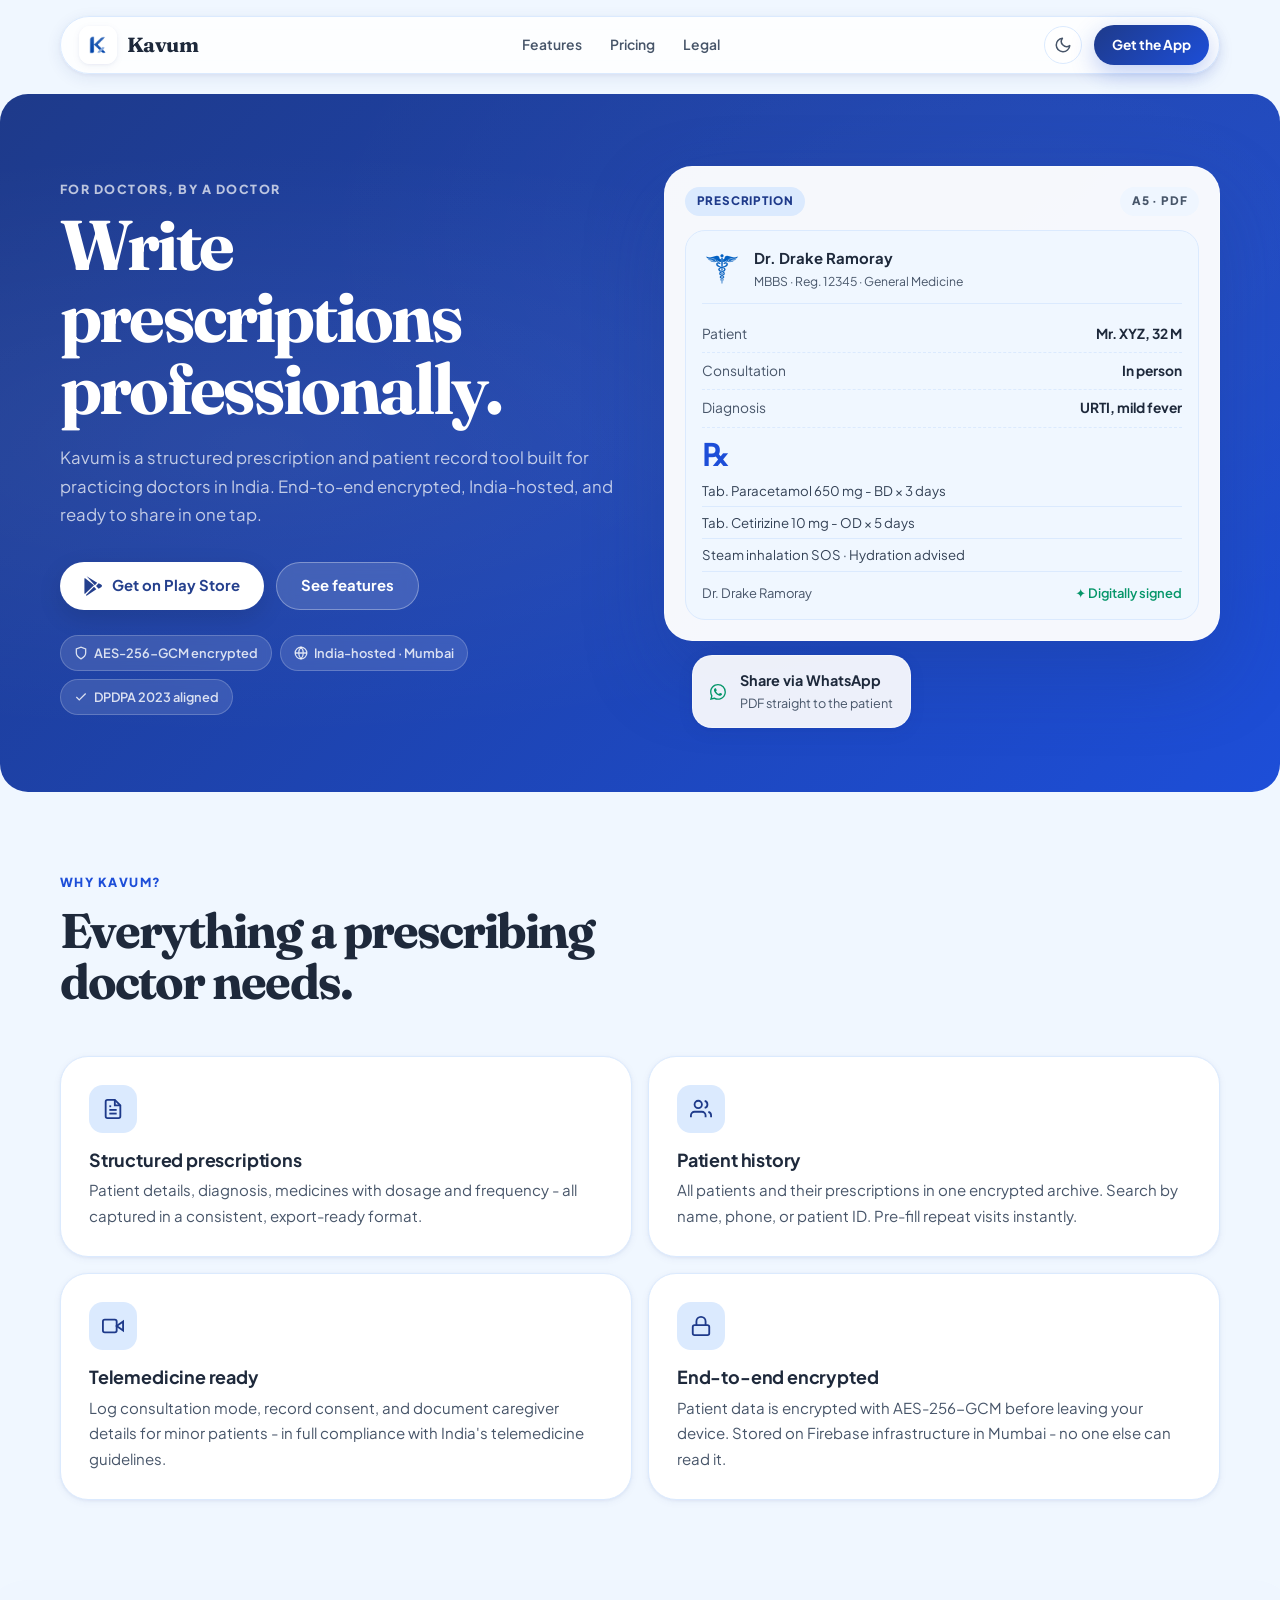
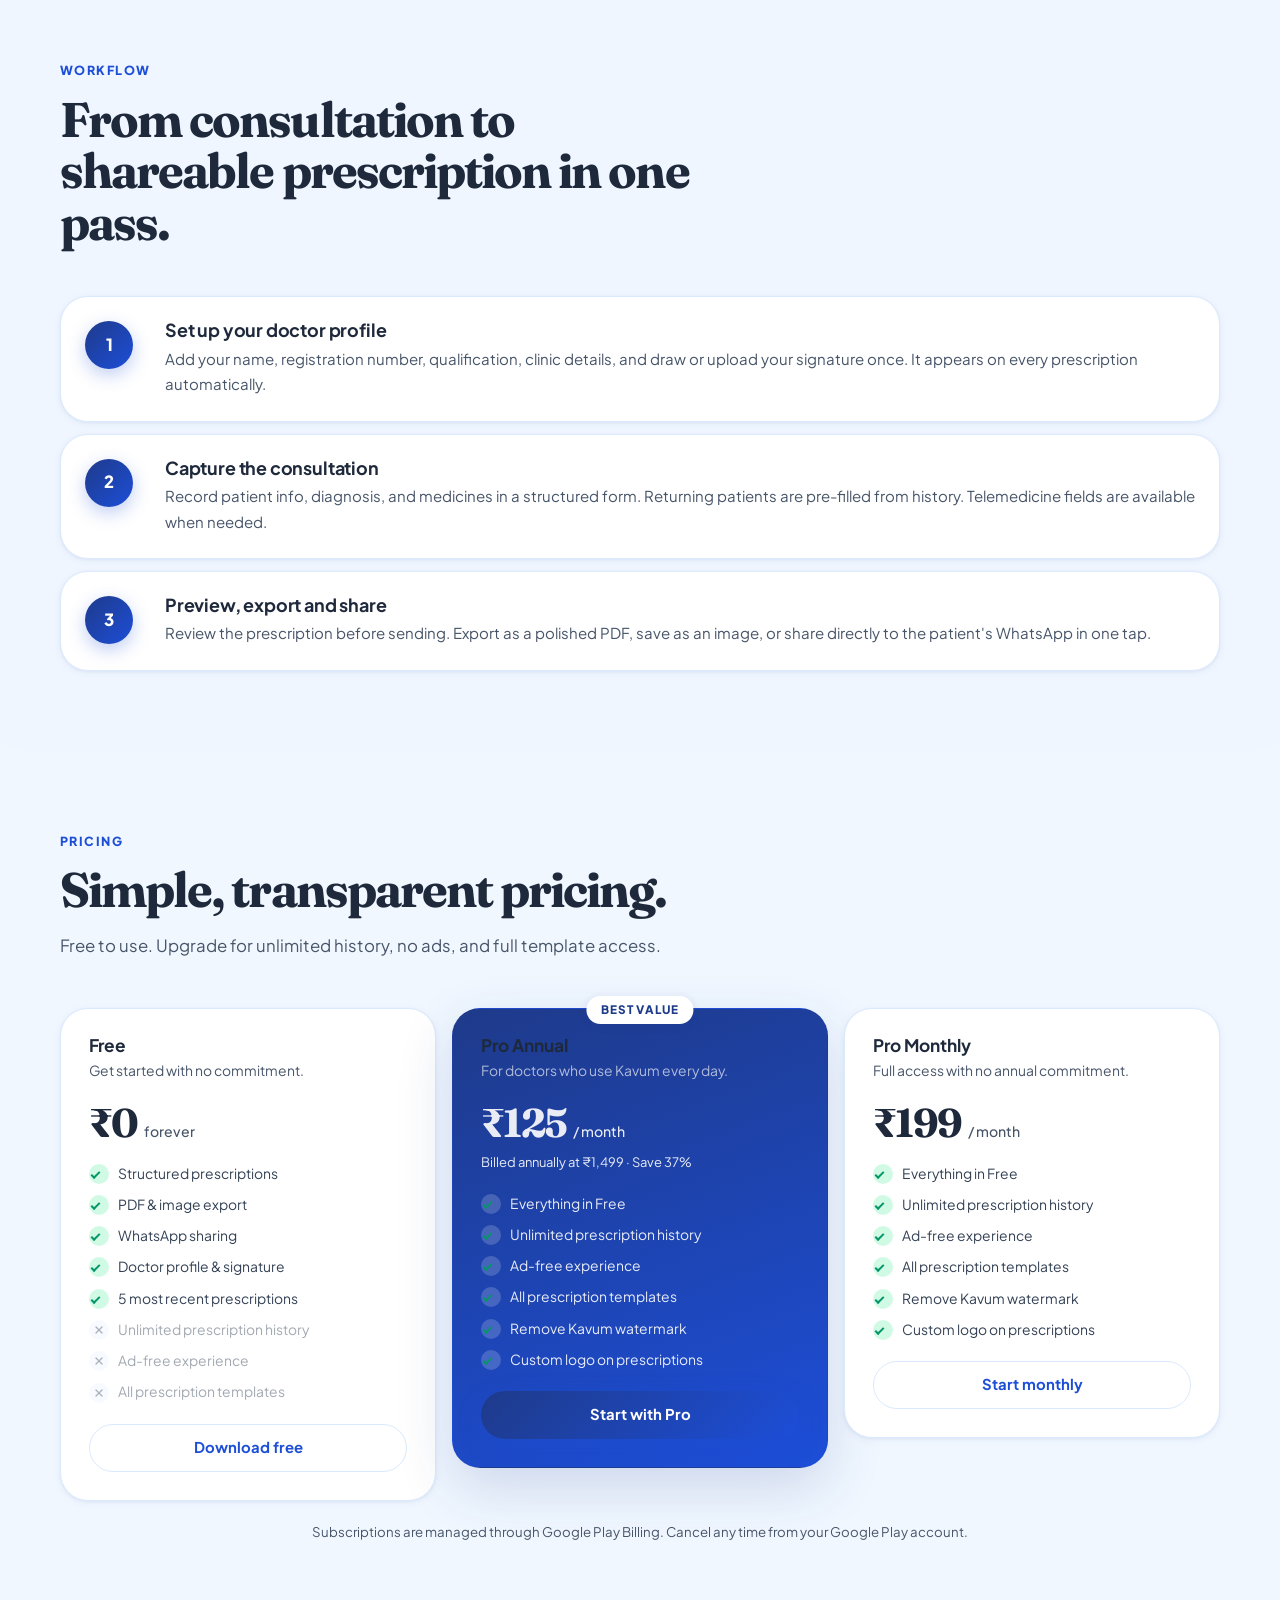
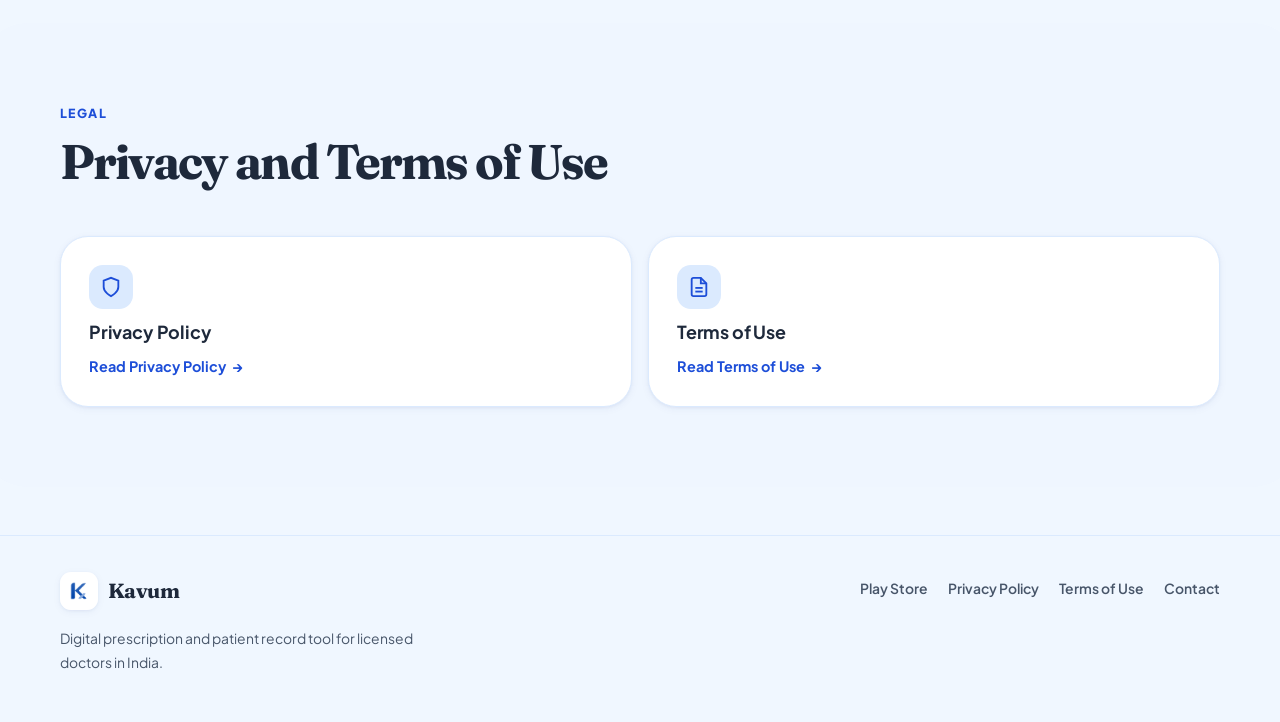
==== commit 6e4bd45b: "Update app logo and styles" ====
--- a/index.html
+++ b/index.html
@@ -347,7 +347,7 @@
       <div class="wrap">
         <div class="section-head">
           <p class="eyebrow eyebrow--ink">Legal</p>
-          <h2>Privacy and terms in one place.</h2>
+          <h2>Privacy and Terms of Use</h2>
         </div>
         <div class="legal-link-grid">
           <article class="legal-link-card">
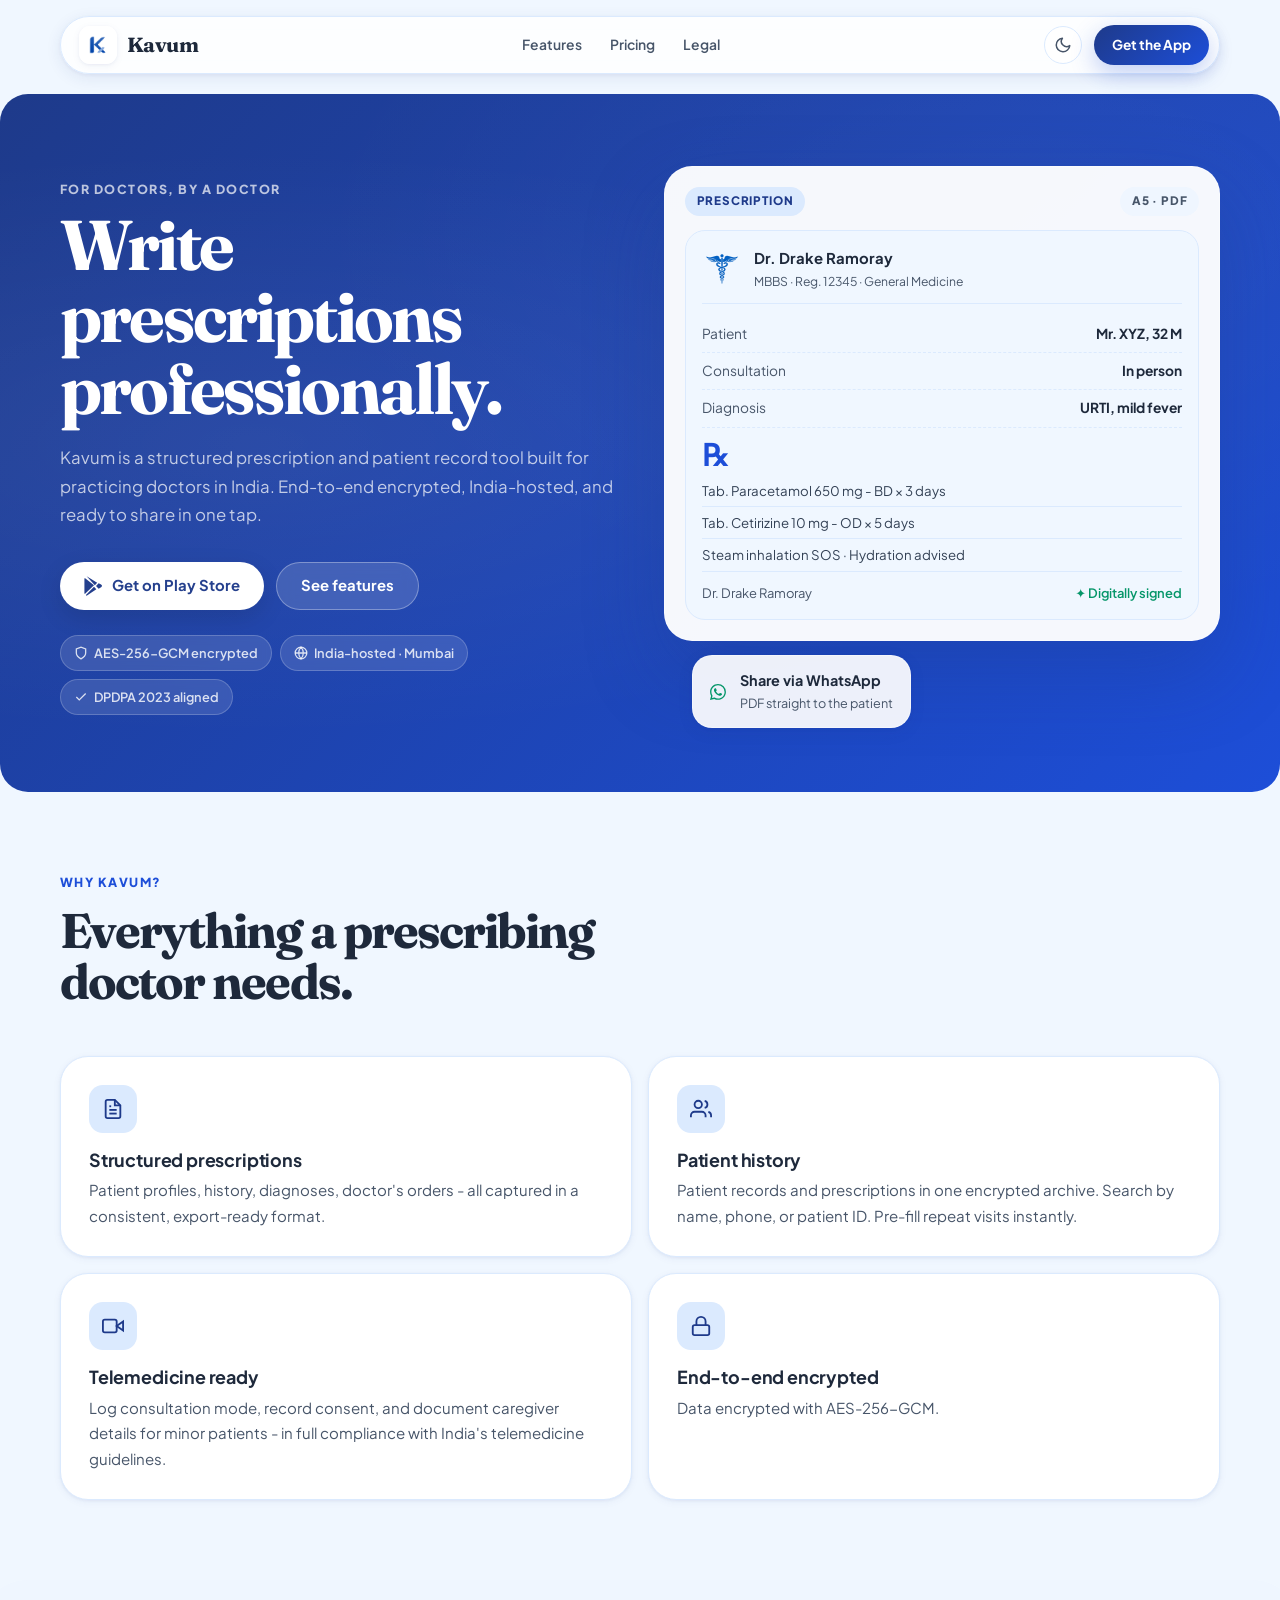
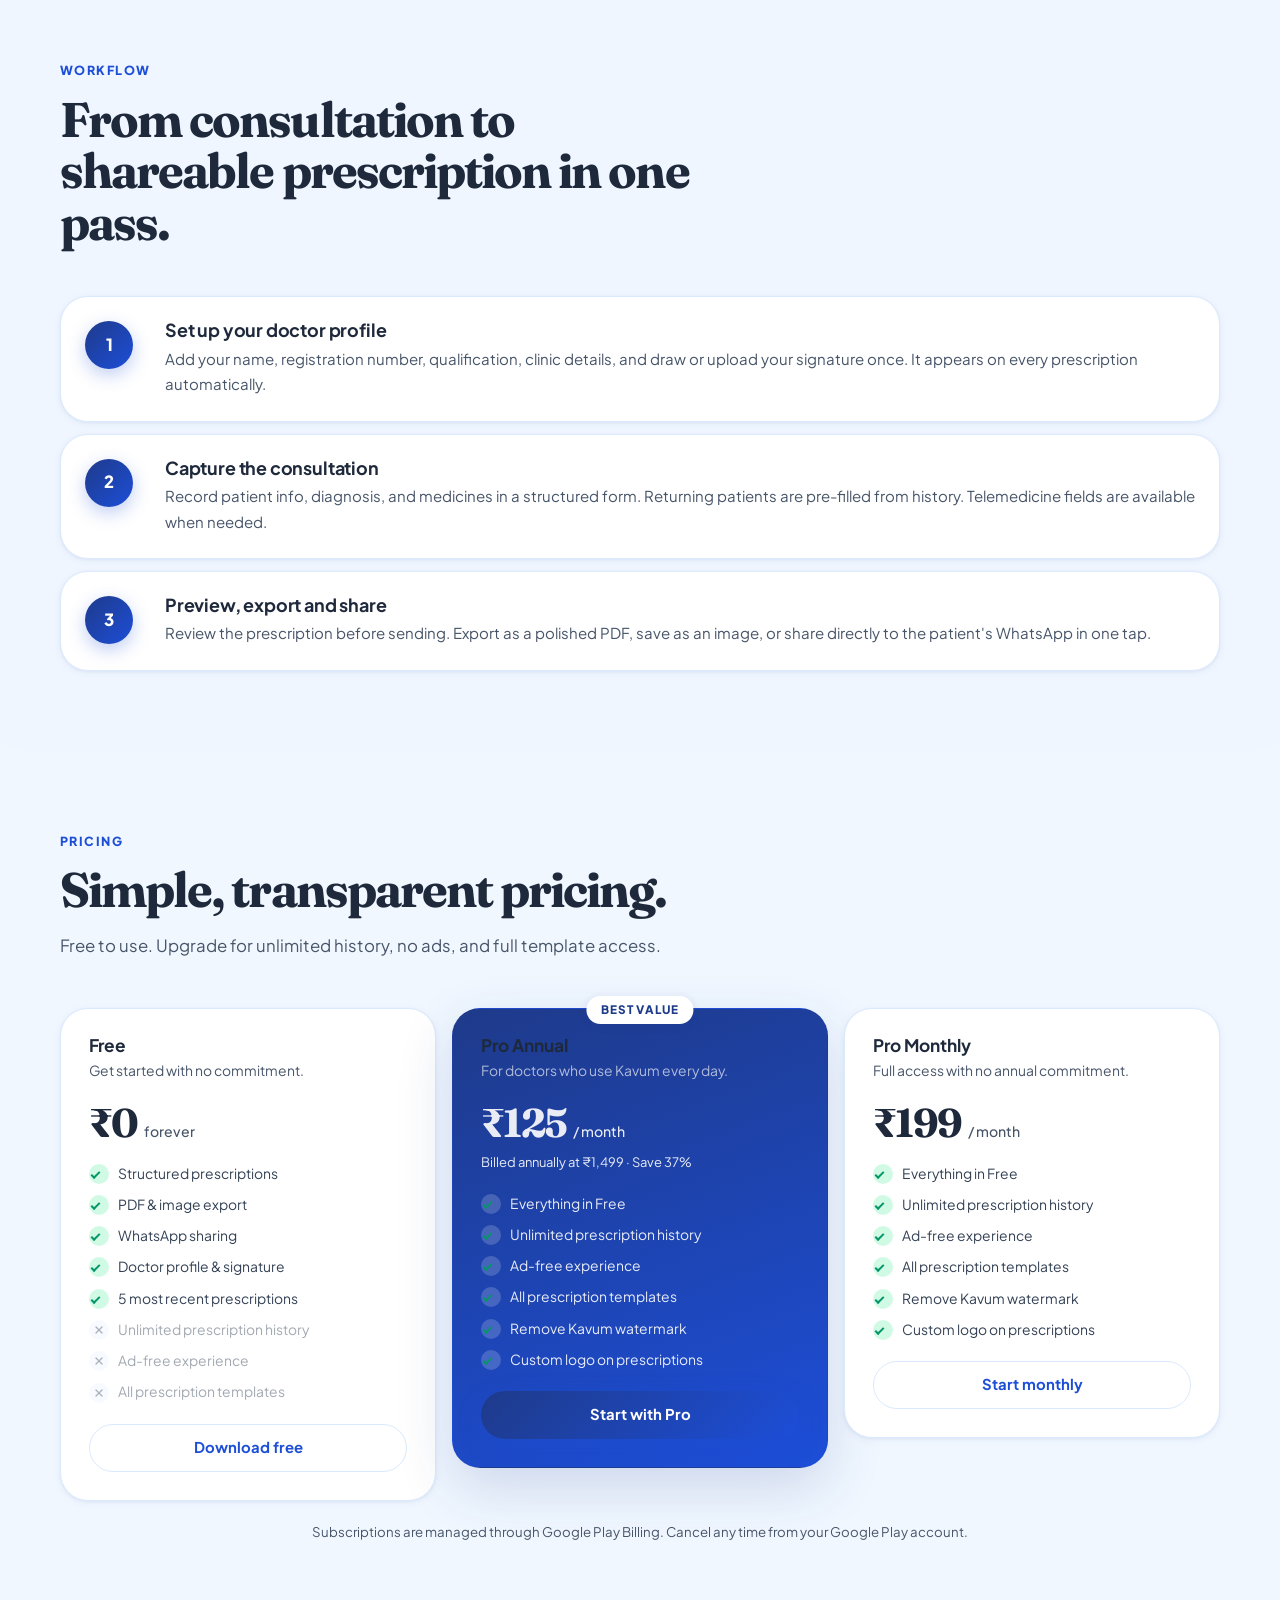
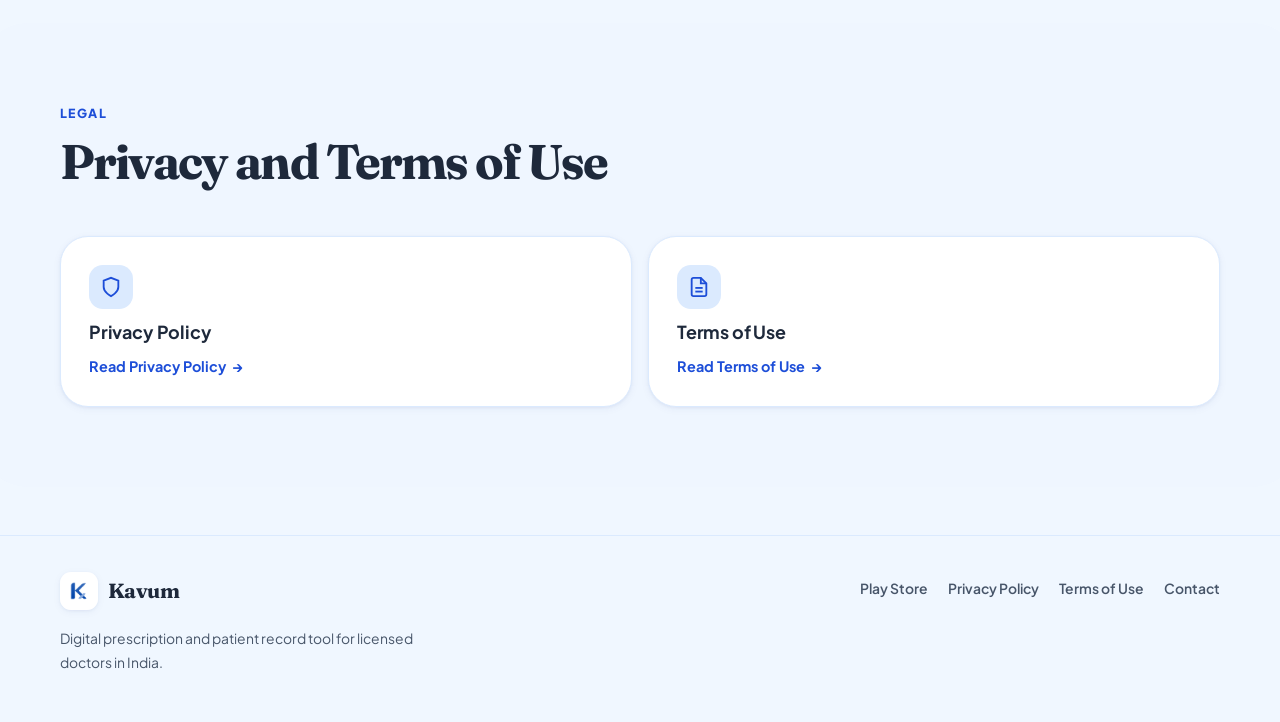
==== commit 8ee43fea: "Update Privacy and terms" ====
--- a/index.html
+++ b/index.html
@@ -177,8 +177,7 @@
               </svg>
             </div>
             <h3>Structured prescriptions</h3>
-            <p>Patient details, diagnosis, medicines with dosage and frequency - all captured in a consistent,
-              export-ready format.</p>
+            <p>Patient profiles, history, diagnoses, doctor's orders - all captured in a consistent, export-ready format.</p>
           </article>
           <article class="feature-card">
             <div class="feature-card__icon">
@@ -191,7 +190,7 @@
               </svg>
             </div>
             <h3>Patient history</h3>
-            <p>All patients and their prescriptions in one encrypted archive. Search by name, phone, or patient ID.
+            <p>Patient records and prescriptions in one encrypted archive. Search by name, phone, or patient ID.
               Pre-fill repeat visits instantly.</p>
           </article>
           <article class="feature-card">
@@ -215,8 +214,7 @@
               </svg>
             </div>
             <h3>End-to-end encrypted</h3>
-            <p>Patient data is encrypted with AES-256-GCM before leaving your device. Stored on Firebase infrastructure
-              in Mumbai - no one else can read it.</p>
+            <p>Data encrypted with AES-256-GCM.</p>
           </article>
         </div>
       </div>
